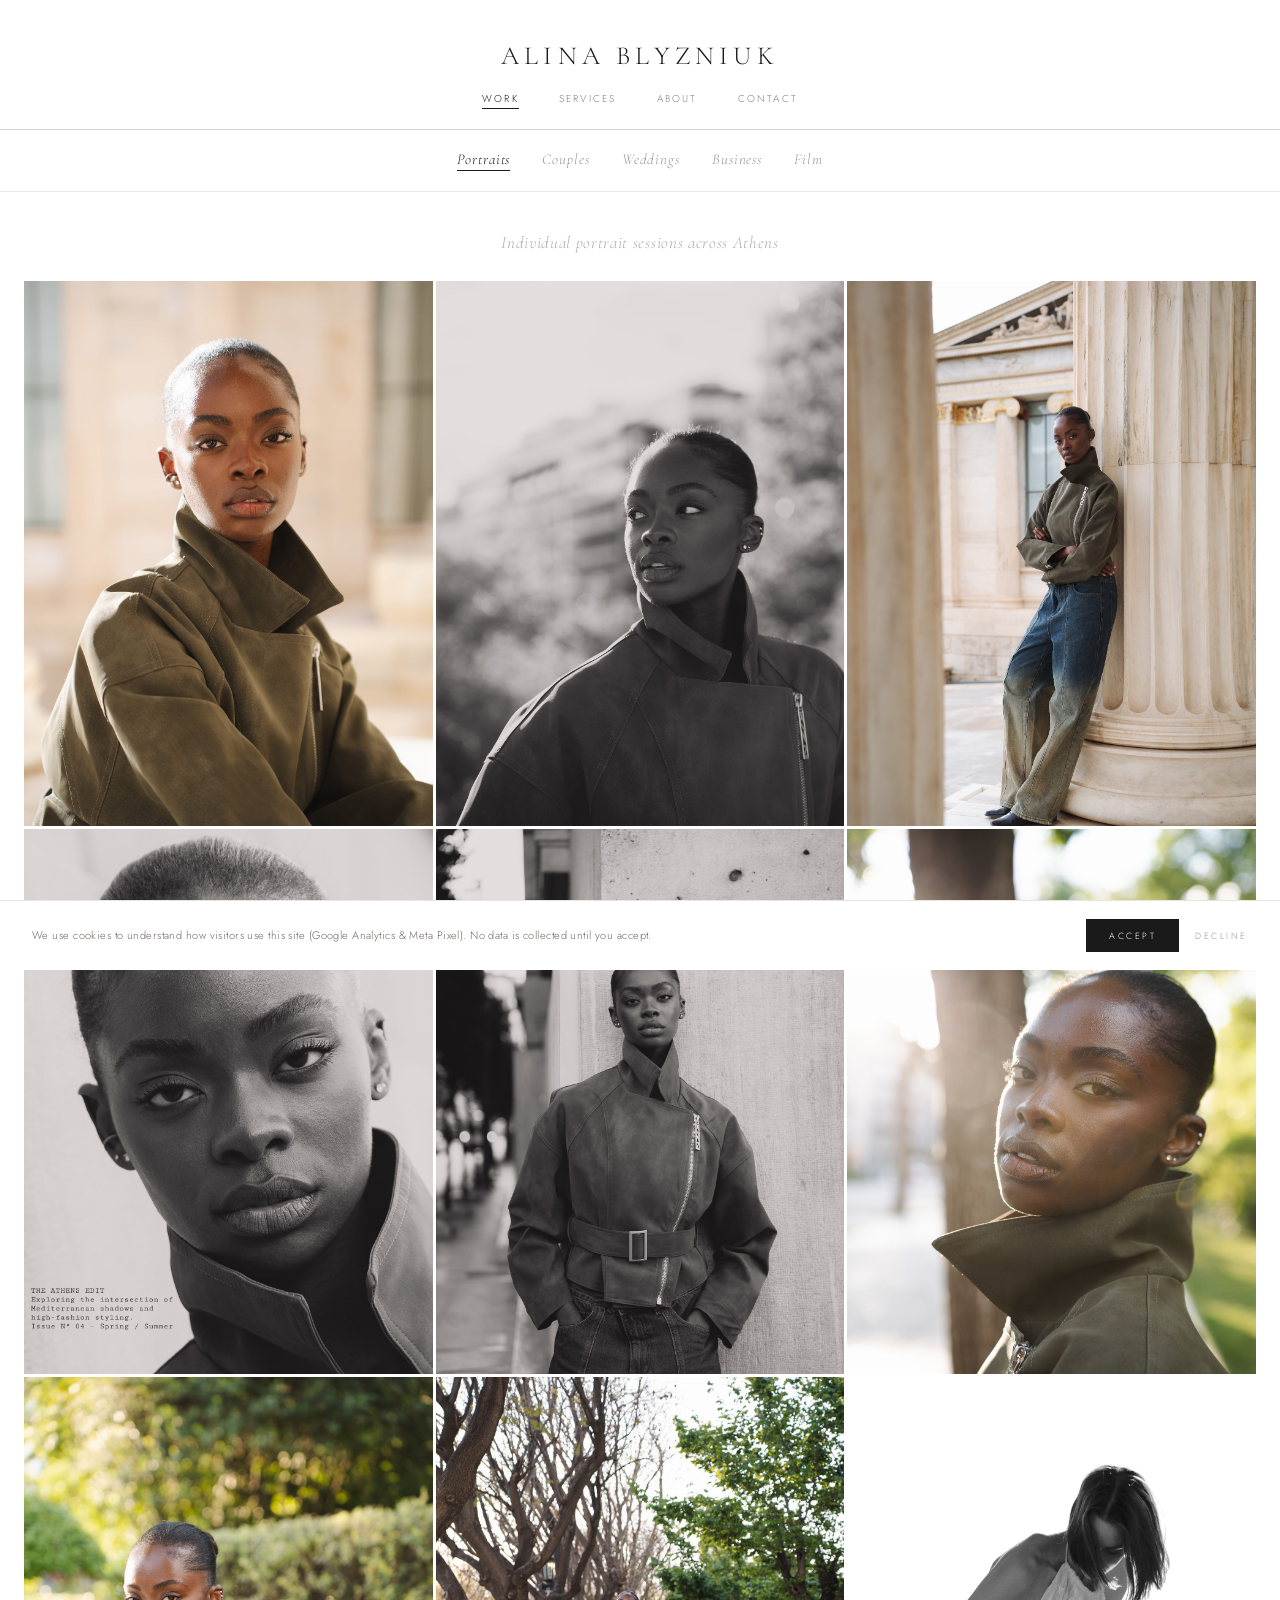
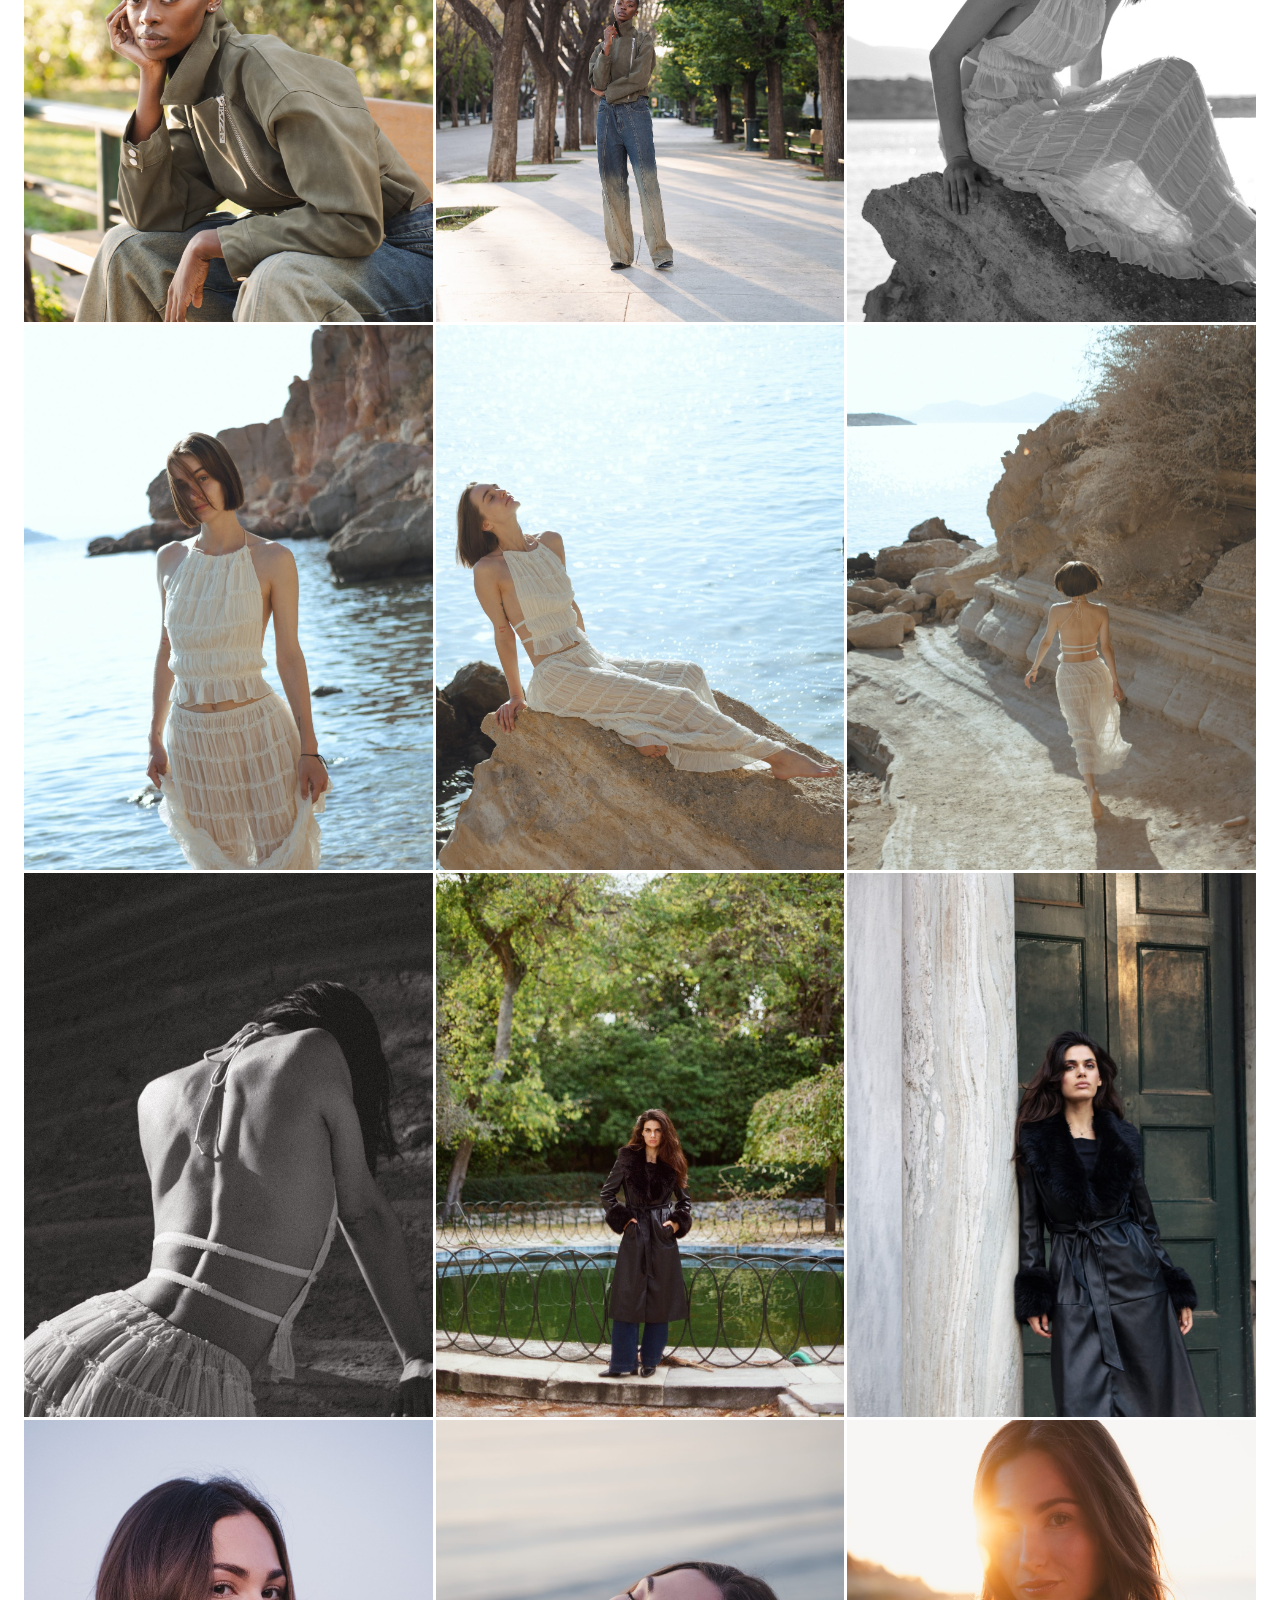
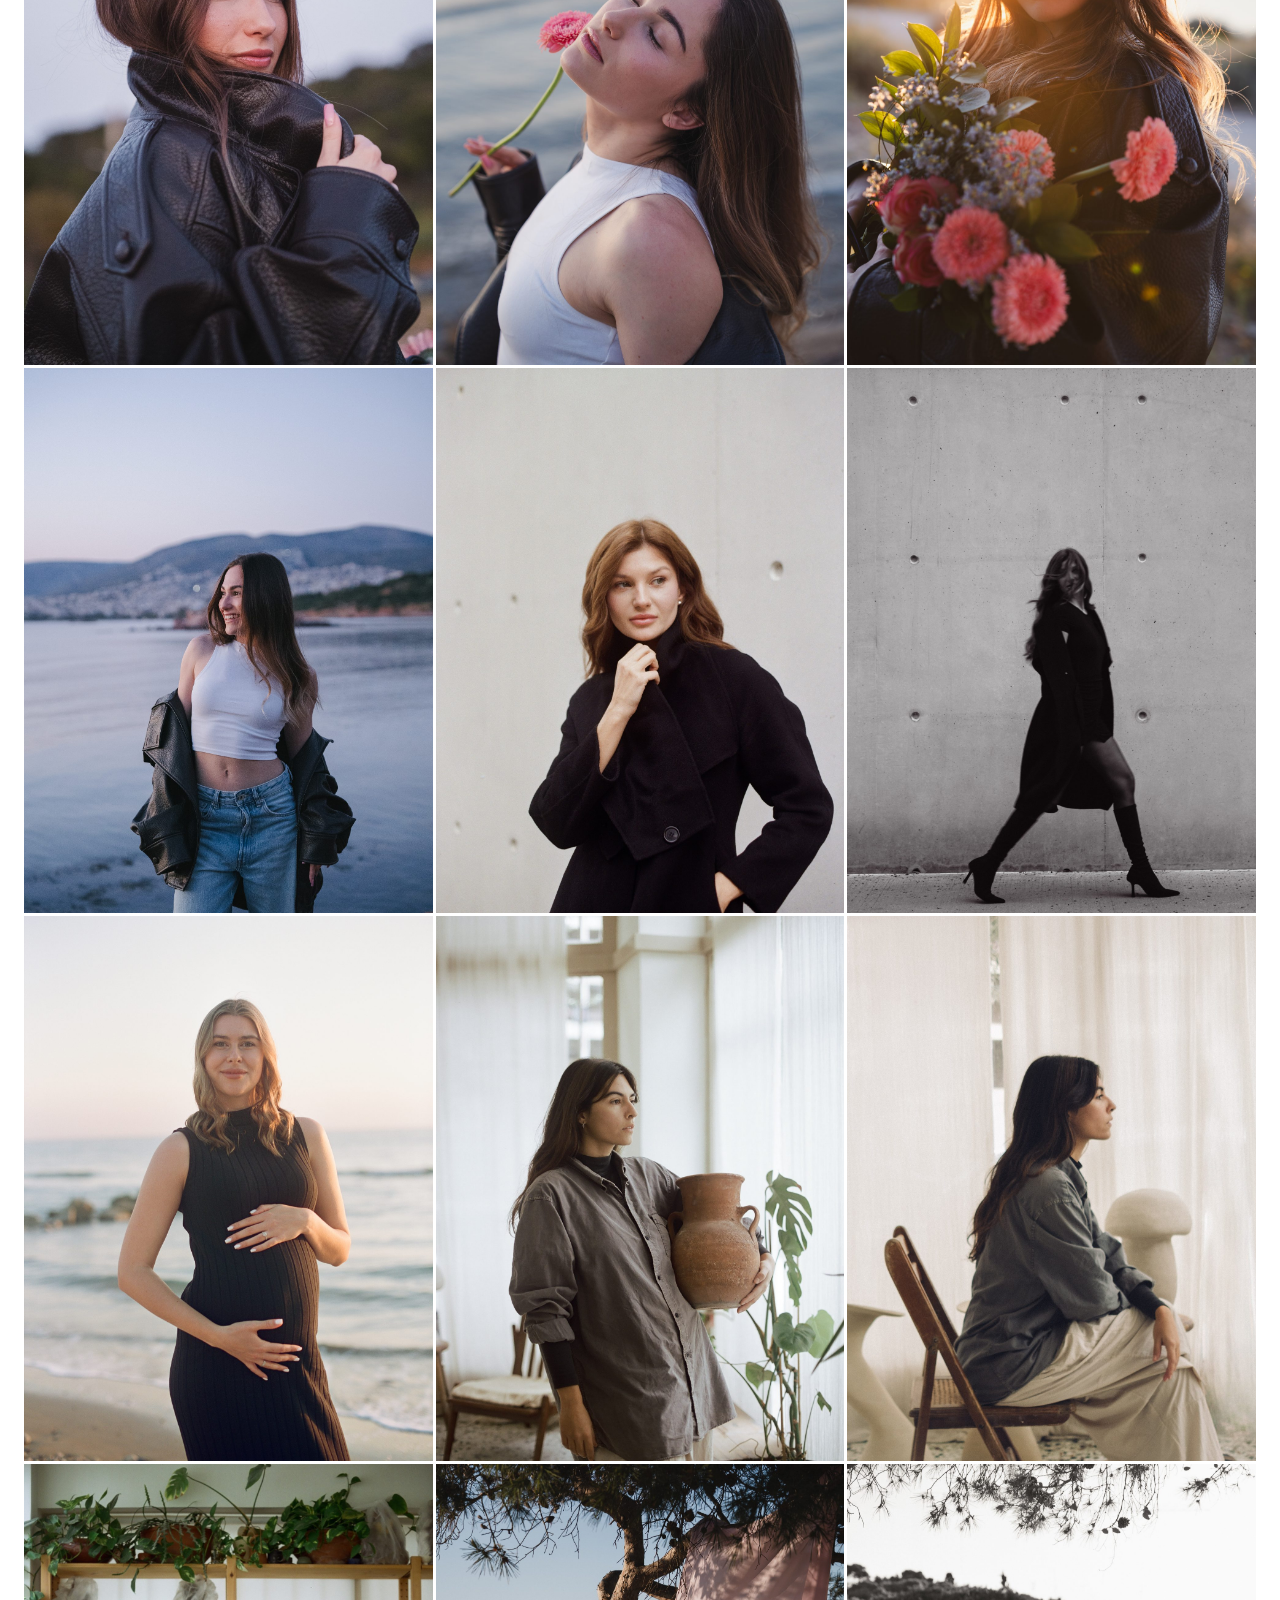
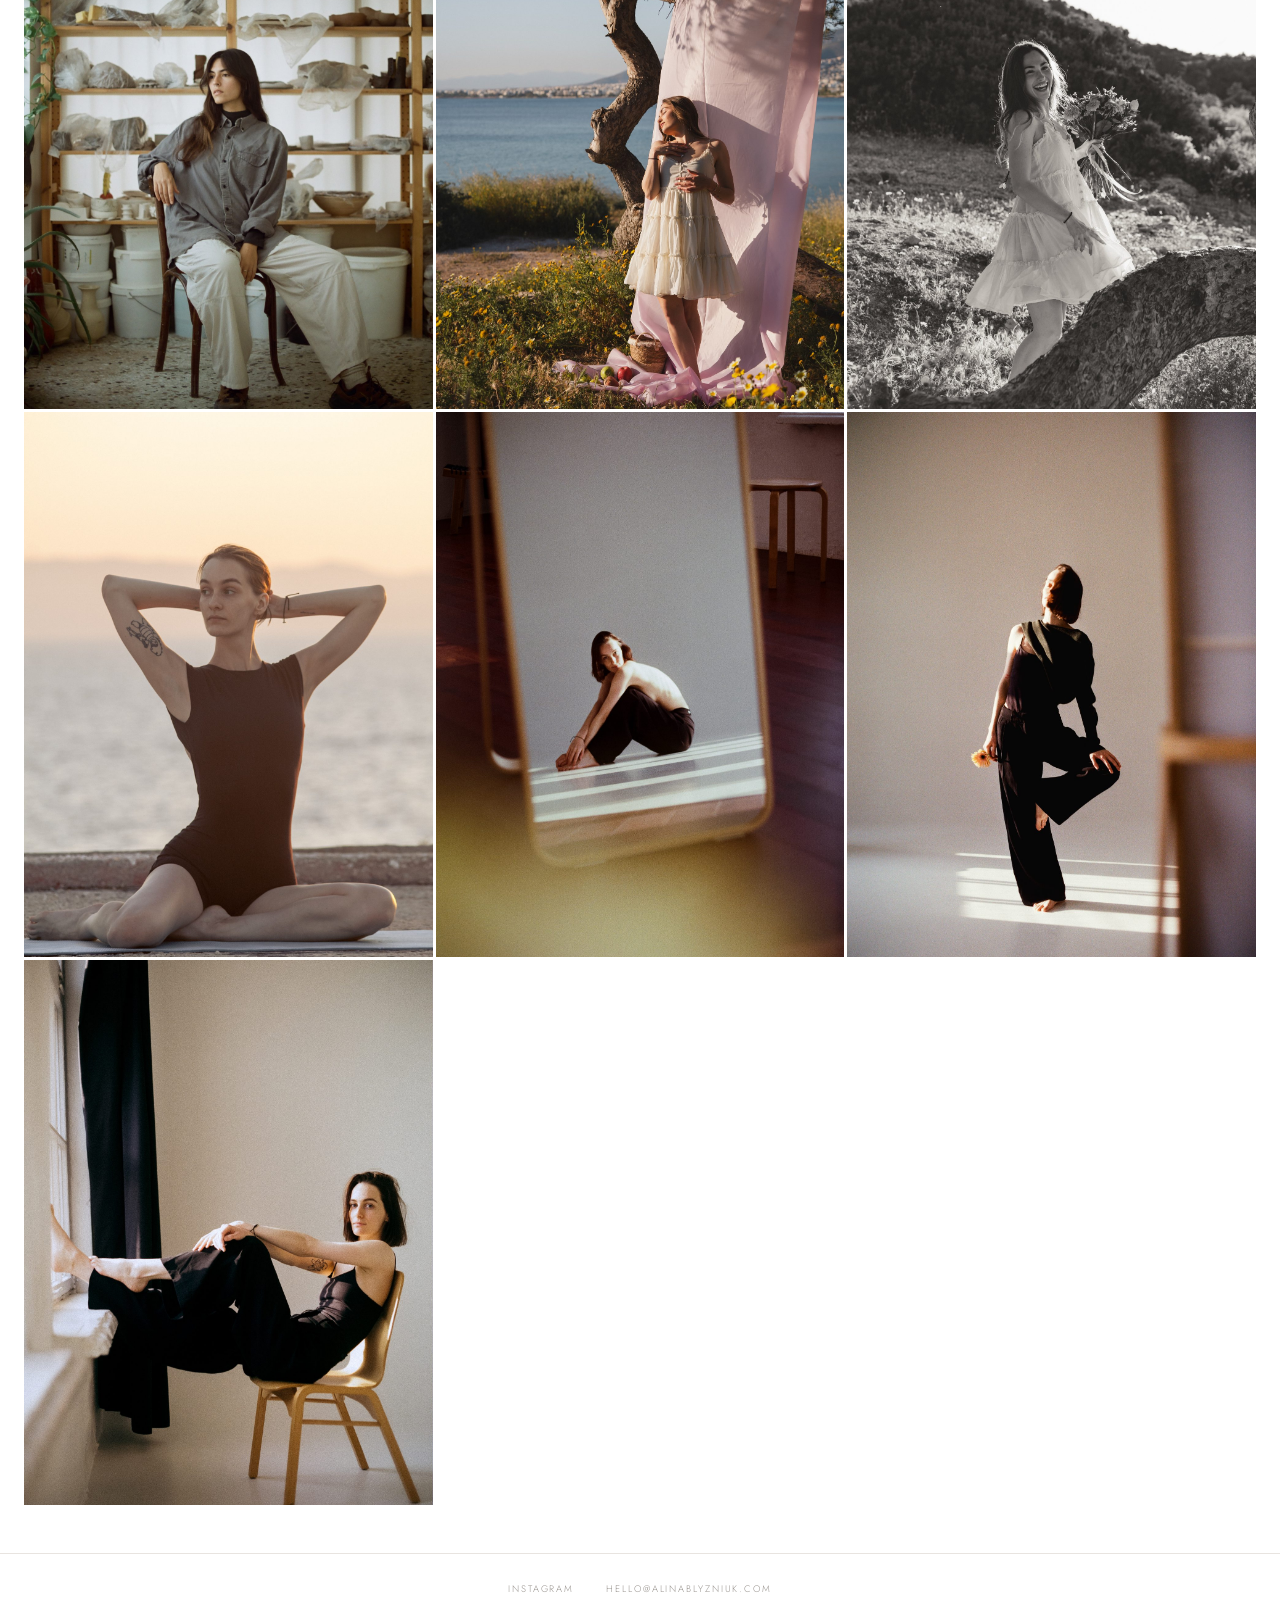
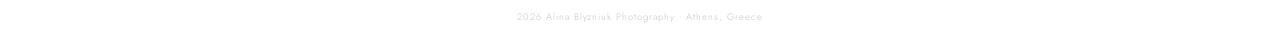
==== index.html @ c00b8780 "Add GA4 + Meta Pixel with EU cookie consent gate - Tracking IDs in one config block at top of <head>" ====
<!doctype html>
<html lang="en">
<head>
  <meta charset="utf-8">
  <meta name="viewport" content="width=device-width, initial-scale=1">
  <title>Alina Blyzniuk — Photography · Athens</title>
  <meta name="description" content="Portrait, couples and wedding photographer based on the Athens Riviera. Available for sessions across Greece and beyond.">
  <link rel="preconnect" href="https://fonts.googleapis.com">
  <link rel="preconnect" href="https://fonts.gstatic.com" crossorigin>
  <link href="https://fonts.googleapis.com/css2?family=Cormorant+Garamond:ital,wght@0,300;0,400;1,300;1,400&family=Jost:wght@300;400&display=swap" rel="stylesheet">
  <link rel="stylesheet" href="style.css">
  <link rel="icon" type="image/svg+xml" href="data:image/svg+xml,<svg xmlns='http://www.w3.org/2000/svg' viewBox='0 0 32 32'><rect width='32' height='32' fill='%23ffffff'/><text x='16' y='22' text-anchor='middle' font-family='Georgia,serif' font-size='14' font-weight='400' fill='%231a1a1a' letter-spacing='1'>AB</text></svg>">

  <!-- ═══════════════════════════════════════════════════════
       TRACKING CONFIG — replace placeholder IDs before launch
       ═══════════════════════════════════════════════════════ -->
  <script>
    var AB_PIXEL_ID = "PIXEL_ID_HERE";   // ← paste your Meta Pixel ID
    var AB_GA4_ID   = "G-XXXXXXXXXX";    // ← paste your GA4 Measurement ID

    /* Fire tracking if user already consented (previous visit) */
    (function () {
      if (localStorage.getItem('ab_consent') !== 'y') return;
      _abLoadPixel();
      _abLoadGA4();
    }());

    function _abLoadPixel() {
      if (window.fbq) return;
      !function(f,b,e,v,n,t,s){if(f.fbq)return;n=f.fbq=function(){
      n.callMethod?n.callMethod.apply(n,arguments):n.queue.push(arguments)};
      if(!f._fbq)f._fbq=n;n.push=n;n.loaded=!0;n.version='2.0';n.queue=[];
      t=b.createElement(e);t.async=!0;t.src=v;
      s=b.getElementsByTagName(e)[0];s.parentNode.insertBefore(t,s)}
      (window,document,'script','https://connect.facebook.net/en_US/fbevents.js');
      fbq('init', AB_PIXEL_ID);
      fbq('track', 'PageView');
    }

    function _abLoadGA4() {
      if (window._abGA4Loaded) return;
      window._abGA4Loaded = true;
      var s = document.createElement('script');
      s.async = true;
      s.src = 'https://www.googletagmanager.com/gtag/js?id=' + AB_GA4_ID;
      document.head.appendChild(s);
      window.dataLayer = window.dataLayer || [];
      window.gtag = function(){ dataLayer.push(arguments); };
      gtag('js', new Date());
      gtag('config', AB_GA4_ID);
    }

    /* Central event helper — safe to call even before consent */
    function _abTrack(pixelEvent, ga4Event, ga4Params) {
      if (window.fbq) fbq('track', pixelEvent);
      if (window.gtag) gtag('event', ga4Event, ga4Params || {});
    }
  </script>
</head>
<body>

<header class="site-header">
  <div class="site-logo" id="logo">Alina Blyzniuk</div>
  <nav class="site-nav">
    <a href="#" class="active" data-page="work">Work</a>
    <a href="#" data-page="services">Services</a>
    <a href="#" data-page="about">About</a>
    <a href="#" data-page="contact">Contact</a>
  </nav>
</header>

<main>

  <!-- ── WORK PAGE ── -->
  <div id="page-work" class="page active">

    <div class="work-subnav">
      <a href="#" class="active" data-tab="portraits">Portraits</a>
      <a href="#" data-tab="couples">Couples</a>
      <a href="#" data-tab="weddings">Weddings</a>
      <a href="#" data-tab="business">Business</a>
      <a href="#" data-tab="film">Film</a>
    </div>

    <!-- PORTRAITS -->
    <div id="tab-portraits" class="gallery-tab active">
      <div class="gallery-intro"><p>Individual portrait sessions across Athens</p></div>
      <div class="gallery-grid col3">
        <div class="g-item portrait" data-group="portraits" data-index="0">
          <img src="assets/images/Portraits/s1.1.jpg" alt="Portrait session">
        </div>
        <div class="g-item portrait" data-group="portraits" data-index="1">
          <img src="assets/images/Portraits/s1.2.jpg" alt="Portrait session">
        </div>
        <div class="g-item portrait" data-group="portraits" data-index="2">
          <img src="assets/images/Portraits/s1.3.jpg" alt="Portrait session">
        </div>
        <div class="g-item portrait" data-group="portraits" data-index="3">
          <img src="assets/images/Portraits/s1.4.JPEG" alt="Portrait session">
        </div>
        <div class="g-item portrait" data-group="portraits" data-index="4">
          <img src="assets/images/Portraits/s1.5.jpg" alt="Portrait session">
        </div>
        <div class="g-item portrait" data-group="portraits" data-index="5">
          <img src="assets/images/Portraits/s1.6.jpg" alt="Portrait session">
        </div>
        <div class="g-item portrait" data-group="portraits" data-index="6">
          <img src="assets/images/Portraits/s1.7.jpg" alt="Portrait session">
        </div>
        <div class="g-item portrait" data-group="portraits" data-index="7">
          <img src="assets/images/Portraits/s1.8.jpg" alt="Portrait session">
        </div>
        <div class="g-item portrait" data-group="portraits" data-index="8">
          <img src="assets/images/Portraits/s2.1.jpg" alt="Portrait session">
        </div>
        <div class="g-item portrait" data-group="portraits" data-index="9">
          <img src="assets/images/Portraits/s2.2.jpg" alt="Portrait session">
        </div>
        <div class="g-item portrait" data-group="portraits" data-index="10">
          <img src="assets/images/Portraits/s2.3.jpg" alt="Portrait session">
        </div>
        <div class="g-item portrait" data-group="portraits" data-index="11">
          <img src="assets/images/Portraits/s2.4.jpg" alt="Portrait session">
        </div>
        <div class="g-item portrait" data-group="portraits" data-index="12">
          <img src="assets/images/Portraits/s2.5.jpg" alt="Portrait session">
        </div>
        <div class="g-item portrait" data-group="portraits" data-index="13">
          <img src="assets/images/Portraits/s3.1.jpg" alt="Portrait session">
        </div>
        <div class="g-item portrait" data-group="portraits" data-index="14">
          <img src="assets/images/Portraits/s3.2.jpg" alt="Portrait session">
        </div>
        <div class="g-item portrait" data-group="portraits" data-index="15">
          <img src="assets/images/Portraits/4.1.jpg" alt="Portrait session">
        </div>
        <div class="g-item portrait" data-group="portraits" data-index="16">
          <img src="assets/images/Portraits/s4.2.jpg" alt="Portrait session">
        </div>
        <div class="g-item portrait" data-group="portraits" data-index="17">
          <img src="assets/images/Portraits/4.3.jpg" alt="Portrait session">
        </div>
        <div class="g-item portrait" data-group="portraits" data-index="18">
          <img src="assets/images/Portraits/s4.4.jpg" alt="Portrait session">
        </div>
        <div class="g-item portrait" data-group="portraits" data-index="19">
          <img src="assets/images/Portraits/s5.1.jpg" alt="Portrait session">
        </div>
        <div class="g-item portrait" data-group="portraits" data-index="20">
          <img src="assets/images/Portraits/s5.2.jpg" alt="Portrait session">
        </div>
        <div class="g-item portrait" data-group="portraits" data-index="21">
          <img src="assets/images/Portraits/s6.1.jpg" alt="Portrait session">
        </div>
        <div class="g-item portrait" data-group="portraits" data-index="22">
          <img src="assets/images/Portraits/s7.1.jpg" alt="Portrait session">
        </div>
        <div class="g-item portrait" data-group="portraits" data-index="23">
          <img src="assets/images/Portraits/s7.2.jpg" alt="Portrait session">
        </div>
        <div class="g-item portrait" data-group="portraits" data-index="24">
          <img src="assets/images/Portraits/s7.3.jpg" alt="Portrait session">
        </div>
        <div class="g-item portrait" data-group="portraits" data-index="25">
          <img src="assets/images/Portraits/s8.1.jpg" alt="Portrait session">
        </div>
        <div class="g-item portrait" data-group="portraits" data-index="26">
          <img src="assets/images/Portraits/s8.2.jpg" alt="Portrait session">
        </div>
        <div class="g-item portrait" data-group="portraits" data-index="27">
          <img src="assets/images/Portraits/s9.1.jpg" alt="Portrait session">
        </div>
        <div class="g-item portrait" data-group="portraits" data-index="28">
          <img src="assets/images/Portraits/s10.1.JPG" alt="Portrait session">
        </div>
        <div class="g-item portrait" data-group="portraits" data-index="29">
          <img src="assets/images/Portraits/s10.2.JPG" alt="Portrait session">
        </div>
        <div class="g-item portrait" data-group="portraits" data-index="30">
          <img src="assets/images/Portraits/s10.3.JPEG" alt="Portrait session">
        </div>
      </div>
    </div>

    <!-- COUPLES -->
    <div id="tab-couples" class="gallery-tab">
      <div class="gallery-intro"><p>Couples sessions on the Athens Riviera</p></div>
      <div class="gallery-grid col3">
        <div class="g-item portrait" data-group="couples" data-index="0">
          <img src="assets/images/Couples/s1.1.jpg" alt="Couples session" loading="lazy">
        </div>
        <div class="g-item portrait" data-group="couples" data-index="1">
          <img src="assets/images/Couples/s1.2.jpg" alt="Couples session" loading="lazy">
        </div>
        <div class="g-item portrait" data-group="couples" data-index="2">
          <img src="assets/images/Couples/s1.3.jpg" alt="Couples session" loading="lazy">
        </div>
        <div class="g-item portrait" data-group="couples" data-index="3">
          <img src="assets/images/Couples/s1.4.jpg" alt="Couples session" loading="lazy">
        </div>
        <div class="g-item portrait" data-group="couples" data-index="4">
          <img src="assets/images/Couples/s1.5.jpg" alt="Couples session" loading="lazy">
        </div>
        <div class="g-item portrait" data-group="couples" data-index="5">
          <img src="assets/images/Couples/s2.1.jpg" alt="Couples session" loading="lazy">
        </div>
        <div class="g-item portrait" data-group="couples" data-index="6">
          <img src="assets/images/Couples/s2.2.jpg" alt="Couples session" loading="lazy">
        </div>
        <div class="g-item portrait" data-group="couples" data-index="7">
          <img src="assets/images/Couples/s2.3.jpg" alt="Couples session" loading="lazy">
        </div>
        <div class="g-item portrait" data-group="couples" data-index="8">
          <img src="assets/images/Couples/s2.4.jpg" alt="Couples session" loading="lazy">
        </div>
        <div class="g-item portrait" data-group="couples" data-index="9">
          <img src="assets/images/Couples/s2.5.jpg" alt="Couples session" loading="lazy">
        </div>
        <div class="g-item portrait" data-group="couples" data-index="10">
          <img src="assets/images/Couples/s2.6.jpg" alt="Couples session" loading="lazy">
        </div>
        <div class="g-item portrait" data-group="couples" data-index="11">
          <img src="assets/images/Couples/s2.7.jpg" alt="Couples session" loading="lazy">
        </div>
        <div class="g-item portrait" data-group="couples" data-index="12">
          <img src="assets/images/Couples/s2.8.jpg" alt="Couples session" loading="lazy">
        </div>
        <div class="g-item portrait" data-group="couples" data-index="13">
          <img src="assets/images/Couples/s2.9.jpg" alt="Couples session" loading="lazy">
        </div>
        <div class="g-item portrait" data-group="couples" data-index="14">
          <img src="assets/images/Couples/s2.10.jpg" alt="Couples session" loading="lazy">
        </div>
        <div class="g-item portrait" data-group="couples" data-index="15">
          <img src="assets/images/Couples/s2.11.jpg" alt="Couples session" loading="lazy">
        </div>
      </div>
    </div>

    <!-- WEDDINGS -->
    <div id="tab-weddings" class="gallery-tab">
      <div class="gallery-intro"><p>Weddings in Greece and beyond</p></div>
      <div class="gallery-grid col3">
        <div class="g-item portrait" data-group="weddings" data-index="0">
          <img src="assets/images/Weddings/s1.1.jpg" alt="Wedding" loading="lazy">
        </div>
        <div class="g-item portrait" data-group="weddings" data-index="1">
          <img src="assets/images/Weddings/s1.2.jpg" alt="Wedding" loading="lazy">
        </div>
        <div class="g-item portrait" data-group="weddings" data-index="2">
          <img src="assets/images/Weddings/s1.3.jpg" alt="Wedding" loading="lazy">
        </div>
        <div class="g-item portrait" data-group="weddings" data-index="3">
          <img src="assets/images/Weddings/s1.4.jpg" alt="Wedding" loading="lazy">
        </div>
        <div class="g-item portrait" data-group="weddings" data-index="4">
          <img src="assets/images/Weddings/s1.5.jpg" alt="Wedding" loading="lazy">
        </div>
        <div class="g-item portrait" data-group="weddings" data-index="5">
          <img src="assets/images/Weddings/s2.1.jpg" alt="Wedding" loading="lazy">
        </div>
        <div class="g-item portrait" data-group="weddings" data-index="6">
          <img src="assets/images/Weddings/s2.2.jpg" alt="Wedding" loading="lazy">
        </div>
        <div class="g-item portrait" data-group="weddings" data-index="7">
          <img src="assets/images/Weddings/s2.3.jpg" alt="Wedding" loading="lazy">
        </div>
        <div class="g-item portrait" data-group="weddings" data-index="8">
          <img src="assets/images/Weddings/s2.4.jpg" alt="Wedding" loading="lazy">
        </div>
        <div class="g-item portrait" data-group="weddings" data-index="9">
          <img src="assets/images/Weddings/s2.5.jpg" alt="Wedding" loading="lazy">
        </div>
        <div class="g-item portrait" data-group="weddings" data-index="10">
          <img src="assets/images/Weddings/s2.6.jpg" alt="Wedding" loading="lazy">
        </div>
        <div class="g-item portrait" data-group="weddings" data-index="11">
          <img src="assets/images/Weddings/s2.7.jpg" alt="Wedding" loading="lazy">
        </div>
        <div class="g-item portrait" data-group="weddings" data-index="12">
          <img src="assets/images/Weddings/s2.8.jpg" alt="Wedding" loading="lazy">
        </div>
        <div class="g-item portrait" data-group="weddings" data-index="13">
          <img src="assets/images/Weddings/s2.9.jpg" alt="Wedding" loading="lazy">
        </div>
        <div class="g-item portrait" data-group="weddings" data-index="14">
          <img src="assets/images/Weddings/s2.10.jpg" alt="Wedding" loading="lazy">
        </div>
      </div>
    </div>

    <!-- BUSINESS -->
    <div id="tab-business" class="gallery-tab">
      <div class="gallery-intro"><p>Brand campaigns, business portraits and corporate coverage</p></div>
      <div class="gallery-grid col3">
        <div class="g-item portrait" data-group="business" data-index="0">
          <img src="assets/images/Business/s1.1.jpg" alt="Business session" loading="lazy">
        </div>
        <div class="g-item portrait" data-group="business" data-index="1">
          <img src="assets/images/Business/s1.2.jpg" alt="Business session" loading="lazy">
        </div>
        <div class="g-item portrait" data-group="business" data-index="2">
          <img src="assets/images/Business/s1.3.jpg" alt="Business session" loading="lazy">
        </div>
        <div class="g-item portrait" data-group="business" data-index="3">
          <img src="assets/images/Business/s1.4.jpg" alt="Business session" loading="lazy">
        </div>
        <div class="g-item portrait" data-group="business" data-index="4">
          <img src="assets/images/Business/s1.5.jpg" alt="Business session" loading="lazy">
        </div>
        <div class="g-item portrait" data-group="business" data-index="5">
          <img src="assets/images/Business/s2.1.jpg" alt="Business session" loading="lazy">
        </div>
        <div class="g-item portrait" data-group="business" data-index="6">
          <img src="assets/images/Business/s2.2.jpg" alt="Business session" loading="lazy">
        </div>
        <div class="g-item portrait" data-group="business" data-index="7">
          <img src="assets/images/Business/s2.3.jpg" alt="Business session" loading="lazy">
        </div>
        <div class="g-item portrait" data-group="business" data-index="8">
          <img src="assets/images/Business/s2.4.jpg" alt="Business session" loading="lazy">
        </div>
        <div class="g-item portrait" data-group="business" data-index="9">
          <img src="assets/images/Business/s2.5.jpg" alt="Business session" loading="lazy">
        </div>
        <div class="g-item portrait" data-group="business" data-index="10">
          <img src="assets/images/Business/s3.1.jpg" alt="Business session" loading="lazy">
        </div>
        <div class="g-item portrait" data-group="business" data-index="11">
          <img src="assets/images/Business/s3.2.jpg" alt="Business session" loading="lazy">
        </div>
        <div class="g-item portrait" data-group="business" data-index="12">
          <img src="assets/images/Business/s3.3.jpg" alt="Business session" loading="lazy">
        </div>
        <div class="g-item portrait" data-group="business" data-index="13">
          <img src="assets/images/Business/s3.4.jpg" alt="Business session" loading="lazy">
        </div>
        <div class="g-item portrait" data-group="business" data-index="14">
          <img src="assets/images/Business/s3.5.jpg" alt="Business session" loading="lazy">
        </div>
        <div class="g-item portrait" data-group="business" data-index="15">
          <img src="assets/images/Business/s3.6.jpg" alt="Business session" loading="lazy">
        </div>
      </div>
    </div>

    <!-- FILM -->
    <div id="tab-film" class="gallery-tab">
      <div class="gallery-intro"><p>35mm analog film, available as an add-on to any session</p></div>
      <div class="gallery-grid col3">
        <div class="g-item portrait" data-group="film" data-index="0">
          <img src="assets/images/Film/s0.1.jpg" alt="Film photograph" loading="lazy">
        </div>
        <div class="g-item portrait" data-group="film" data-index="1">
          <img src="assets/images/Film/s0.2.jpg" alt="Film photograph" loading="lazy">
        </div>
        <div class="g-item portrait" data-group="film" data-index="2">
          <img src="assets/images/Film/s0.3.jpg" alt="Film photograph" loading="lazy">
        </div>
        <div class="g-item portrait" data-group="film" data-index="3">
          <img src="assets/images/Film/s0.4.jpg" alt="Film photograph" loading="lazy">
        </div>
        <div class="g-item portrait" data-group="film" data-index="4">
          <img src="assets/images/Film/s0.6.jpg" alt="Film photograph" loading="lazy">
        </div>
        <div class="g-item portrait" data-group="film" data-index="5">
          <img src="assets/images/Film/s1.1.jpg" alt="Film photograph" loading="lazy">
        </div>
        <div class="g-item portrait" data-group="film" data-index="6">
          <img src="assets/images/Film/s1.2.jpg" alt="Film photograph" loading="lazy">
        </div>
        <div class="g-item portrait" data-group="film" data-index="7">
          <img src="assets/images/Film/s2.1.JPEG" alt="Film photograph" loading="lazy">
        </div>
        <div class="g-item portrait" data-group="film" data-index="8">
          <img src="assets/images/Film/s2.2.JPG" alt="Film photograph" loading="lazy">
        </div>
        <div class="g-item portrait" data-group="film" data-index="9">
          <img src="assets/images/Film/s3.1.JPG" alt="Film photograph" loading="lazy">
        </div>
        <div class="g-item portrait" data-group="film" data-index="10">
          <img src="assets/images/Film/s4.1.jpg" alt="Film photograph" loading="lazy">
        </div>
        <div class="g-item portrait" data-group="film" data-index="11">
          <img src="assets/images/Film/s4.2.jpg" alt="Film photograph" loading="lazy">
        </div>
        <div class="g-item portrait" data-group="film" data-index="12">
          <img src="assets/images/Film/s4.3.jpg" alt="Film photograph" loading="lazy">
        </div>
        <div class="g-item portrait" data-group="film" data-index="13">
          <img src="assets/images/Film/s4.4.jpg" alt="Film photograph" loading="lazy">
        </div>
        <div class="g-item portrait" data-group="film" data-index="14">
          <img src="assets/images/Film/5.1.jpg" alt="Film photograph" loading="lazy">
        </div>
        <div class="g-item portrait" data-group="film" data-index="15">
          <img src="assets/images/Film/s5.2.jpg" alt="Film photograph" loading="lazy">
        </div>
        <div class="g-item portrait" data-group="film" data-index="16">
          <img src="assets/images/Film/s6.1.jpg" alt="Film photograph" loading="lazy">
        </div>
        <div class="g-item portrait" data-group="film" data-index="17">
          <img src="assets/images/Film/s7.1.jpg" alt="Film photograph" loading="lazy">
        </div>
        <div class="g-item portrait" data-group="film" data-index="18">
          <img src="assets/images/Film/s8.1.jpg" alt="Film photograph" loading="lazy">
        </div>
        <div class="g-item portrait" data-group="film" data-index="19">
          <img src="assets/images/Film/s8.2.jpg" alt="Film photograph" loading="lazy">
        </div>
        <div class="g-item portrait" data-group="film" data-index="20">
          <img src="assets/images/Film/s8.3.jpg" alt="Film photograph" loading="lazy">
        </div>
        <div class="g-item portrait" data-group="film" data-index="21">
          <img src="assets/images/Film/s8.4.jpg" alt="Film photograph" loading="lazy">
        </div>
        <div class="g-item portrait" data-group="film" data-index="22">
          <img src="assets/images/Film/s8.5.jpg" alt="Film photograph" loading="lazy">
        </div>
      </div>
    </div>

  </div>
  <!-- ── END WORK PAGE ── -->

  <!-- ── SERVICES PAGE ── -->
  <div id="page-services" class="page">
    <div class="services-section">

      <div class="services-header">
        <p class="services-label">What I offer</p>
        <h2 class="services-title">Sessions shaped<br>around you</h2>
      </div>

      <div class="service-block">
        <p class="service-name">01 / Portraits</p>
        <h3 class="service-desc-title">Individual portrait sessions</h3>
        <p class="service-desc">A relaxed, guided session built around natural light and your own character. Whether you are visiting Athens or based here, I create space for you to feel at ease and be yourself. Sessions take place across the city and the Riviera, at timing chosen for the best light.</p>
        <div class="service-includes">
          <span class="service-tag">1 or 2 hours</span>
          <span class="service-tag">40 plus edited images</span>
          <span class="service-tag">Private gallery</span>
          <span class="service-tag">Film available</span>
        </div>
      </div>

      <div class="service-block">
        <p class="service-name">02 / Couples</p>
        <h3 class="service-desc-title">Couples and engagement sessions</h3>
        <p class="service-desc">Candid, unscripted, and built around the two of you. Whether you are celebrating an anniversary, newly engaged, or simply in Athens together, I photograph what actually happens between people. No rigid posing. Just your story, told honestly.</p>
        <div class="service-includes">
          <span class="service-tag">1 or 2 hours</span>
          <span class="service-tag">40 plus edited images</span>
          <span class="service-tag">2 location changes included</span>
          <span class="service-tag">Film available</span>
        </div>
      </div>

      <div class="service-block">
        <p class="service-name">03 / Weddings</p>
        <h3 class="service-desc-title">Destination weddings in Greece</h3>
        <p class="service-desc">I treat your wedding as a cinematic story, focused on natural light and the moments that cannot be staged. Based on the Athens Riviera and available across the Greek islands and mainland. Half day and full day collections, digital and 35mm film options. Travel outside Athens arranged separately.</p>
        <div class="service-includes">
          <span class="service-tag">Half day or full day</span>
          <span class="service-tag">200 to 450 images</span>
          <span class="service-tag">Sneak peek within 72 hours</span>
          <span class="service-tag">Film in top collection</span>
        </div>
      </div>

      <div class="service-block">
        <p class="service-name">04 / Business</p>
        <h3 class="service-desc-title">Business portraits and brand campaigns</h3>
        <p class="service-desc">Professional portraits for founders, teams and creatives, alongside brand campaign photography for launches, editorial and commercial use. I work to bring out the character behind the brand — clean, confident and genuinely you.</p>
        <div class="service-includes">
          <span class="service-tag">Individual or team</span>
          <span class="service-tag">Brand campaigns</span>
          <span class="service-tag">High resolution delivery</span>
          <span class="service-tag">Quick turnaround available</span>
        </div>
      </div>

      <div class="service-block">
        <p class="service-name">05 / Film</p>
        <h3 class="service-desc-title">35mm analog film</h3>
        <p class="service-desc">Film is available as an add-on to any session or wedding collection. I shoot on 35mm, developed and scanned to high resolution. Each roll yields 10 to 15 scanned frames delivered alongside your digital gallery.</p>
        <div class="service-includes">
          <span class="service-tag">10 to 15 frames per roll</span>
          <span class="service-tag">Add-on to any session</span>
          <span class="service-tag">Delivered with digital gallery</span>
        </div>
      </div>

      <div class="services-footer">
        <p>Not sure what you need? I am open to creative projects, collaborations and ideas that do not fit neatly into a category. Tell me what you have in mind.</p>
        <a href="#" class="btn-inquiry" id="btn-to-contact">Get in touch</a>
      </div>

    </div>
  </div>
  <!-- ── END SERVICES PAGE ── -->

  <!-- ── ABOUT PAGE ── -->
  <div id="page-about" class="page">
    <div class="about-section">

      <div class="about-img">
        <img src="assets/images/AlinaHero.JPEG" alt="Alina Blyzniuk" loading="lazy">
      </div>

      <div class="about-text">
        <h2>Quietly present.<br>Always honest.</h2>
        <p>I am Alina, a photographer based on the Athens Riviera. I work in a candid, cinematic way, shooting both digital and 35mm film, shaped around natural light and the particular character of wherever we are.</p>
        <p>I believe the best photographs happen when people forget there is a camera. My approach is calm and unhurried. People tell me they found it easy to be themselves. That is the part I care about most.</p>
        <p>Available for individual sessions, couples, weddings, and events across Athens, the Greek islands, and beyond.</p>
        <div class="about-facts">
          <span class="about-fact">Athens Riviera, Greece</span>
          <span class="about-fact">Digital and 35mm film</span>
          <span class="about-fact">Available for travel</span>
          <span class="about-fact">English speaking</span>
        </div>
      </div>

    </div>
  </div>
  <!-- ── END ABOUT PAGE ── -->

  <!-- ── CONTACT PAGE ── -->
    <div id="page-contact" class="page">
      <div class="contact-section">
        <p class="services-label">Contact</p>
        <h2 class="services-title" style="font-size:28px;">Let’s make something<br>beautiful together</h2>
        <div class="divider"></div>
        <p class="service-desc" style="max-width:360px; margin:0 auto 40px;">Reach out using the form below. I typically respond within a few hours.</p>

        <div class="form-container">

          <div class="form-fields" id="contactFormFields">
            <form id="contactForm" class="contact-form" action="https://api.web3forms.com/submit" method="POST">
              <input type="hidden" name="access_key" value="d3941634-ea85-41c1-a61d-ca7e1eaca1e5">
              <input type="checkbox" name="botcheck" style="display:none">

              <div class="form-field">
                <label class="form-label">Your name</label>
                <input type="text" name="name" id="cf-name" placeholder="Full name" autocomplete="name">
                <span class="field-error" id="err-name">Please enter your name</span>
              </div>

              <div class="form-field">
                <label class="form-label">Your email</label>
                <input type="text" name="email" id="cf-email" placeholder="email@example.com" autocomplete="email">
                <span class="field-error" id="err-email">Please enter your email</span>
              </div>

              <div class="form-field">
                <label class="form-label">Session type</label>
                <div class="select-wrap">
                  <select name="session_type">
                    <option value="" disabled selected>Select a session type</option>
                    <option value="Portraits">Portraits</option>
                    <option value="Couples">Couples</option>
                    <option value="Weddings">Weddings</option>
                    <option value="Events">Events</option>
                    <option value="Something else">Something else</option>
                  </select>
                </div>
              </div>

              <div class="form-field">
                <label class="form-label">Preferred date</label>
                <input type="date" name="preferred_date">
              </div>

              <div class="form-field">
                <label class="form-label">Your vision</label>
                <textarea name="message" id="cf-message" placeholder="Tell me about your ideas, questions or anything else you want me to know"></textarea>
                <span class="field-error" id="err-message">Please tell me a little about your vision</span>
              </div>

              <button type="submit" class="btn-submit" id="cf-submit">Send</button>
              <p class="form-network-error" id="cf-network-error">Something went wrong. Please email me directly at hello@alinablyzniuk.com</p>
            </form>
          </div>

          <div class="success-state" id="contactSuccess">
            <div class="success-line"></div>
            <p class="success-title">Thank you.</p>
            <p class="success-subtitle">I will be in touch soon.</p>
          </div>

        </div>
      </div>
    </div>
  <!-- ── END CONTACT PAGE ── -->

</main>

<footer class="site-footer">
  <div class="footer-links">
    <a href="https://www.instagram.com/alinablyzniuk.ph/" target="_blank" rel="noreferrer">Instagram</a>
    <a href="mailto:hello@alinablyzniuk.com">hello@alinablyzniuk.com</a>
  </div>
  <p class="footer-copy">2026 Alina Blyzniuk Photography · Athens, Greece</p>
</footer>

<!-- ── LIGHTBOX ── -->
<div id="lightbox" class="lightbox" role="dialog" aria-modal="true" aria-label="Image viewer">
  <div class="lightbox-bg" id="lightbox-bg"></div>
  <button class="lightbox-arrow prev" id="lb-prev" aria-label="Previous image">&#8592;</button>
  <button class="lightbox-close" id="lb-close" aria-label="Close">&#215;</button>
  <div class="lightbox-inner">
    <img id="lightbox-img" class="lightbox-img" src="" alt="Gallery image">
  </div>
  <button class="lightbox-arrow next" id="lb-next" aria-label="Next image">&#8594;</button>
</div>

<script>
  // ── PAGE NAVIGATION ──
  const navLinks = document.querySelectorAll('.site-nav a');

  function showPage(pageId) {
    document.querySelectorAll('.page').forEach(p => p.classList.remove('active'));
    document.getElementById('page-' + pageId).classList.add('active');
    navLinks.forEach(a => a.classList.remove('active'));
    const target = document.querySelector('[data-page="' + pageId + '"]');
    if (target) target.classList.add('active');
    window.scrollTo(0, 0);
  }

  navLinks.forEach(link => {
    link.addEventListener('click', e => {
      e.preventDefault();
      showPage(link.dataset.page);
    });
  });

  document.getElementById('logo').addEventListener('click', () => showPage('work'));

  document.getElementById('btn-to-contact').addEventListener('click', e => {
    e.preventDefault();
    showPage('contact');
  });

  // ── ORIENTATION DETECTION ──
  function detectOrientations(tabId) {
    const tab = document.getElementById(tabId);
    if (!tab) return;
    tab.querySelectorAll('.g-item[data-group]').forEach(item => {
      const img = item.querySelector('img');
      if (!img) return;
      const apply = () => {
        item.classList.remove('portrait', 'landscape', 'square');
        if (img.naturalWidth > img.naturalHeight) {
          item.classList.add('landscape');
        } else if (img.naturalHeight > img.naturalWidth) {
          item.classList.add('portrait');
        } else {
          item.classList.add('square');
        }
      };
      if (img.complete && img.naturalWidth > 0) {
        apply();
      } else {
        img.addEventListener('load', apply);
      }
    });
  }

  // ── FORCE-LOAD ALL IMAGES IN A TAB (no waiting for scroll) ──
  function eagerLoadTab(tabId) {
    const tab = document.getElementById(tabId);
    if (!tab) return;
    tab.querySelectorAll('img').forEach(img => {
      if (img.complete && img.naturalWidth > 0) return; // already loaded
      // Preload via off-DOM Image — browser caches it, DOM img loads instantly
      const pre = new window.Image();
      pre.src = img.src;
    });
  }

  // ── WORK SUB-NAVIGATION ──
  const subNavLinks = document.querySelectorAll('.work-subnav a');

  subNavLinks.forEach(link => {
    link.addEventListener('click', e => {
      e.preventDefault();
      const tab = link.dataset.tab;
      document.querySelectorAll('.gallery-tab').forEach(t => t.classList.remove('active'));
      document.getElementById('tab-' + tab).classList.add('active');
      subNavLinks.forEach(a => a.classList.remove('active'));
      link.classList.add('active');
      eagerLoadTab('tab-' + tab);
      detectOrientations('tab-' + tab);
    });
  });

  detectOrientations('tab-portraits');

  // ── LIGHTBOX ──
  const lightboxData = {
    portraits: [
      'assets/images/Portraits/s1.1.jpg',
      'assets/images/Portraits/s1.2.jpg',
      'assets/images/Portraits/s1.3.jpg',
      'assets/images/Portraits/s1.4.JPEG',
      'assets/images/Portraits/s1.5.jpg',
      'assets/images/Portraits/s1.6.jpg',
      'assets/images/Portraits/s1.7.jpg',
      'assets/images/Portraits/s1.8.jpg',
      'assets/images/Portraits/s2.1.jpg',
      'assets/images/Portraits/s2.2.jpg',
      'assets/images/Portraits/s2.3.jpg',
      'assets/images/Portraits/s2.4.jpg',
      'assets/images/Portraits/s2.5.jpg',
      'assets/images/Portraits/s3.1.jpg',
      'assets/images/Portraits/s3.2.jpg',
      'assets/images/Portraits/4.1.jpg',
      'assets/images/Portraits/s4.2.jpg',
      'assets/images/Portraits/4.3.jpg',
      'assets/images/Portraits/s4.4.jpg',
      'assets/images/Portraits/s5.1.jpg',
      'assets/images/Portraits/s5.2.jpg',
      'assets/images/Portraits/s6.1.jpg',
      'assets/images/Portraits/s7.1.jpg',
      'assets/images/Portraits/s7.2.jpg',
      'assets/images/Portraits/s7.3.jpg',
      'assets/images/Portraits/s8.1.jpg',
      'assets/images/Portraits/s8.2.jpg',
      'assets/images/Portraits/s9.1.jpg',
      'assets/images/Portraits/s10.1.JPG',
      'assets/images/Portraits/s10.2.JPG',
      'assets/images/Portraits/s10.3.JPEG',
    ],
    couples: [
      'assets/images/Couples/s1.1.jpg',
      'assets/images/Couples/s1.2.jpg',
      'assets/images/Couples/s1.3.jpg',
      'assets/images/Couples/s1.4.jpg',
      'assets/images/Couples/s1.5.jpg',
      'assets/images/Couples/s2.1.jpg',
      'assets/images/Couples/s2.2.jpg',
      'assets/images/Couples/s2.3.jpg',
      'assets/images/Couples/s2.4.jpg',
      'assets/images/Couples/s2.5.jpg',
      'assets/images/Couples/s2.6.jpg',
      'assets/images/Couples/s2.7.jpg',
      'assets/images/Couples/s2.8.jpg',
      'assets/images/Couples/s2.9.jpg',
      'assets/images/Couples/s2.10.jpg',
      'assets/images/Couples/s2.11.jpg',
    ],
    weddings: [
      'assets/images/Weddings/s1.1.jpg',
      'assets/images/Weddings/s1.2.jpg',
      'assets/images/Weddings/s1.3.jpg',
      'assets/images/Weddings/s1.4.jpg',
      'assets/images/Weddings/s1.5.jpg',
      'assets/images/Weddings/s2.1.jpg',
      'assets/images/Weddings/s2.2.jpg',
      'assets/images/Weddings/s2.3.jpg',
      'assets/images/Weddings/s2.4.jpg',
      'assets/images/Weddings/s2.5.jpg',
      'assets/images/Weddings/s2.6.jpg',
      'assets/images/Weddings/s2.7.jpg',
      'assets/images/Weddings/s2.8.jpg',
      'assets/images/Weddings/s2.9.jpg',
      'assets/images/Weddings/s2.10.jpg',
    ],
    business: [
      'assets/images/Business/s1.1.jpg',
      'assets/images/Business/s1.2.jpg',
      'assets/images/Business/s1.3.jpg',
      'assets/images/Business/s1.4.jpg',
      'assets/images/Business/s1.5.jpg',
      'assets/images/Business/s2.1.jpg',
      'assets/images/Business/s2.2.jpg',
      'assets/images/Business/s2.3.jpg',
      'assets/images/Business/s2.4.jpg',
      'assets/images/Business/s2.5.jpg',
      'assets/images/Business/s3.1.jpg',
      'assets/images/Business/s3.2.jpg',
      'assets/images/Business/s3.3.jpg',
      'assets/images/Business/s3.4.jpg',
      'assets/images/Business/s3.5.jpg',
      'assets/images/Business/s3.6.jpg',
    ],
    film: [
      'assets/images/Film/s0.1.jpg',
      'assets/images/Film/s0.2.jpg',
      'assets/images/Film/s0.3.jpg',
      'assets/images/Film/s0.4.jpg',
      'assets/images/Film/s0.6.jpg',
      'assets/images/Film/s1.1.jpg',
      'assets/images/Film/s1.2.jpg',
      'assets/images/Film/s2.1.JPEG',
      'assets/images/Film/s2.2.JPG',
      'assets/images/Film/s3.1.JPG',
      'assets/images/Film/s4.1.jpg',
      'assets/images/Film/s4.2.jpg',
      'assets/images/Film/s4.3.jpg',
      'assets/images/Film/s4.4.jpg',
      'assets/images/Film/5.1.jpg',
      'assets/images/Film/s5.2.jpg',
      'assets/images/Film/s6.1.jpg',
      'assets/images/Film/s7.1.jpg',
      'assets/images/Film/s8.1.jpg',
      'assets/images/Film/s8.2.jpg',
      'assets/images/Film/s8.3.jpg',
      'assets/images/Film/s8.4.jpg',
      'assets/images/Film/s8.5.jpg',
    ],
  };

  let lbGroup = null;
  let lbIndex = 0;

  const lightbox    = document.getElementById('lightbox');
  const lbImg       = document.getElementById('lightbox-img');
  const lbBg        = document.getElementById('lightbox-bg');
  const lbClose     = document.getElementById('lb-close');
  const lbPrev      = document.getElementById('lb-prev');
  const lbNext      = document.getElementById('lb-next');

  function openLightbox(group, index) {
    lbGroup = group;
    lbIndex = index;
    lbImg.src = lightboxData[group][index];
    lightbox.classList.add('active');
    document.body.style.overflow = 'hidden';
  }

  function closeLightbox() {
    lightbox.classList.remove('active');
    document.body.style.overflow = '';
  }

  function lbNavigate(dir) {
    const imgs = lightboxData[lbGroup];
    lbIndex = (lbIndex + dir + imgs.length) % imgs.length;
    lbImg.src = imgs[lbIndex];
  }

  lbBg.addEventListener('click', closeLightbox);
  lbClose.addEventListener('click', closeLightbox);
  lbPrev.addEventListener('click', () => lbNavigate(-1));
  lbNext.addEventListener('click', () => lbNavigate(1));

  document.addEventListener('click', e => {
    const item = e.target.closest('.g-item[data-group]');
    if (item) openLightbox(item.dataset.group, parseInt(item.dataset.index, 10));
  });

  document.addEventListener('keydown', e => {
    if (!lightbox.classList.contains('active')) return;
    if (e.key === 'Escape')      closeLightbox();
    if (e.key === 'ArrowLeft')   lbNavigate(-1);
    if (e.key === 'ArrowRight')  lbNavigate(1);
  });

  // ── SELECT PLACEHOLDER COLOR ──
  var selEl = document.querySelector('#contactForm select');
  if (selEl) selEl.addEventListener('change', function () {
    this.classList.remove('placeholder-shown');
  });

  // ── DATE PICKER: today onwards only ──
  var dateEl = document.querySelector('#contactForm input[type="date"]');
  if (dateEl) dateEl.min = new Date().toISOString().split('T')[0];

  document.getElementById('contactForm').addEventListener('submit', async function(e) {
  e.preventDefault();

  var nameEl = document.getElementById('cf-name');
  var emailEl = document.getElementById('cf-email');
  var messageEl = document.getElementById('cf-message');
  var errName = document.getElementById('err-name');
  var errEmail = document.getElementById('err-email');
  var errMessage = document.getElementById('err-message');
  var submitBtn = document.getElementById('cf-submit');
  var networkErr = document.getElementById('cf-network-error');

  nameEl.classList.remove('input-error');
  emailEl.classList.remove('input-error');
  messageEl.classList.remove('input-error');
  errName.classList.remove('visible');
  errEmail.classList.remove('visible');
  errMessage.classList.remove('visible');
  networkErr.classList.remove('visible');

  var valid = true;
  var firstError = null;

  if (!nameEl.value.trim()) {
    nameEl.classList.add('input-error');
    errName.classList.add('visible');
    valid = false;
    if (!firstError) firstError = nameEl;
  }

  var emailVal = emailEl.value.trim();
  if (!emailVal) {
    emailEl.classList.add('input-error');
    errEmail.textContent = 'Please enter your email';
    errEmail.classList.add('visible');
    valid = false;
    if (!firstError) firstError = emailEl;
  } else if (!/^[^\s@]+@[^\s@]+\.[^\s@]+$/.test(emailVal)) {
    emailEl.classList.add('input-error');
    errEmail.textContent = 'Please enter a valid email address';
    errEmail.classList.add('visible');
    valid = false;
    if (!firstError) firstError = emailEl;
  }

  if (!messageEl.value.trim()) {
    messageEl.classList.add('input-error');
    errMessage.classList.add('visible');
    valid = false;
    if (!firstError) firstError = messageEl;
  }

  if (!valid) {
    if (firstError) firstError.scrollIntoView({ behavior: 'smooth', block: 'center' });
    return;
  }

  nameEl.addEventListener('input', function() {
    nameEl.classList.remove('input-error');
    errName.classList.remove('visible');
  }, { once: true });

  emailEl.addEventListener('input', function() {
    emailEl.classList.remove('input-error');
    errEmail.classList.remove('visible');
  }, { once: true });

  messageEl.addEventListener('input', function() {
    messageEl.classList.remove('input-error');
    errMessage.classList.remove('visible');
  }, { once: true });

  submitBtn.disabled = true;

  try {
    var response = await fetch('https://api.web3forms.com/submit', {
      method: 'POST',
      body: new FormData(this)
    });

    submitBtn.disabled = false;

    if (response.ok) {
      var formFields = document.getElementById('contactFormFields');
      var successState = document.getElementById('contactSuccess');
      formFields.classList.add('fading');
      setTimeout(function() {
        successState.classList.add('visible');
      }, 400);
      setTimeout(function() {
        successState.classList.remove('visible');
        setTimeout(function() {
          formFields.classList.remove('fading');
          document.getElementById('contactForm').reset();
        }, 400);
      }, 5000);
    } else {
      networkErr.classList.add('visible');
    }
  } catch (err) {
    submitBtn.disabled = false;
    networkErr.classList.add('visible');
  }
});

  // Reset on back/forward
  window.addEventListener('pageshow', function(e) {
    if (e.persisted) {
      document.getElementById('contactForm').reset();
      document.getElementById('contactFormFields').classList.remove('fading');
      document.getElementById('contactSuccess').classList.remove('visible');
    }
  });
  // ── COOKIE CONSENT ──────────────────────────────────────────────────────────
  (function () {
    var banner = document.getElementById('cookie-banner');
    var stored = localStorage.getItem('ab_consent');

    if (stored === 'y') {
      /* already accepted — scripts loaded in <head> */
    } else if (stored === null) {
      /* first visit — show banner after short delay */
      setTimeout(function () { banner.classList.add('visible'); }, 900);
    }
    /* stored === 'n' → declined, banner stays hidden, no scripts load */

    document.getElementById('cookie-accept').addEventListener('click', function () {
      localStorage.setItem('ab_consent', 'y');
      banner.classList.remove('visible');
      _abLoadPixel();
      _abLoadGA4();
    });

    document.getElementById('cookie-decline').addEventListener('click', function () {
      localStorage.setItem('ab_consent', 'n');
      banner.classList.remove('visible');
    });
  }());

  // ── ANALYTICS EVENT LISTENERS ────────────────────────────────────────────────
  // Selectors attached (for verification):
  //   Email      : a[href^="mailto:"]          → Meta "Contact" / GA4 "contact_email"
  //   CTA        : .btn-inquiry, #btn-to-contact → Meta "Lead"    / GA4 "cta_click"
  //   Form submit: #cf-submit (inside submit handler below via _abTrack)
  document.addEventListener('click', function (e) {
    // Email link
    if (e.target.closest('a[href^="mailto:"]')) {
      _abTrack('Contact', 'contact_email', { method: 'email' });
    }
    // "Get in touch" / any .btn-inquiry CTA
    var cta = e.target.closest('.btn-inquiry');
    if (cta) {
      _abTrack('Lead', 'cta_click', { label: cta.textContent.trim() });
    }
  });

  // Fire Lead when contact form submits successfully
  // (hooked into the success branch of the existing fetch handler via MutationObserver)
  (function () {
    var success = document.getElementById('contactSuccess');
    if (!success) return;
    var observer = new MutationObserver(function (mutations) {
      mutations.forEach(function (m) {
        if (m.type === 'attributes' && success.classList.contains('visible')) {
          _abTrack('Lead', 'form_submit', { form: 'contact' });
        }
      });
    });
    observer.observe(success, { attributes: true, attributeFilter: ['class'] });
  }());

</script>


<!-- ── COOKIE CONSENT BANNER ── -->
<div id="cookie-banner" role="dialog" aria-label="Cookie preferences">
  <p class="cookie-text">
    We use cookies to understand how visitors use this site (Google Analytics &amp; Meta Pixel).
    No data is collected until you accept.
  </p>
  <div class="cookie-actions">
    <button id="cookie-accept" class="cookie-btn-accept">Accept</button>
    <button id="cookie-decline" class="cookie-btn-decline">Decline</button>
  </div>
</div>

</body>
</html>
---- style.css ----
@import url('https://fonts.googleapis.com/css2?family=Cormorant+Garamond:ital,wght@0,300;0,400;1,300;1,400&family=Jost:wght@300;400&display=swap');

*, *::before, *::after {
  margin: 0;
  padding: 0;
  box-sizing: border-box;
}

:root {
  --bg: #ffffff;
  --text: #1a1a1a;
  --muted: #6b6560;
  --light-muted: #9a9590;
  --very-light: #b0aba6;
  --border: #d8d4cf;
  --light-border: #e8e4e0;
  --placeholder-bg: #ede9e4;
}

body {
  font-family: 'Jost', sans-serif;
  font-weight: 300;
  background: var(--bg);
  color: var(--text);
  -webkit-font-smoothing: antialiased;
  min-height: 100vh;
  display: flex;
  flex-direction: column;
}

main {
  flex: 1;
}

/* ── HEADER ── */

.site-header {
  padding: 40px 0 0;
  text-align: center;
}

.site-logo {
  font-family: 'Cormorant Garamond', serif;
  font-weight: 300;
  font-size: 26px;
  letter-spacing: 0.2em;
  text-transform: uppercase;
  color: var(--text);
  text-decoration: none;
  display: block;
  margin-bottom: 20px;
  cursor: pointer;
}

.site-nav {
  display: flex;
  justify-content: center;
  gap: 40px;
  padding: 0 0 20px;
  border-bottom: 0.5px solid var(--border);
}

.site-nav a {
  font-family: 'Jost', sans-serif;
  font-weight: 300;
  font-size: 10px;
  letter-spacing: 0.22em;
  text-transform: uppercase;
  color: var(--text);
  text-decoration: none;
  opacity: 0.55;
  padding-bottom: 2px;
  border-bottom: 0.5px solid transparent;
  transition: opacity 0.2s;
}

.site-nav a:hover {
  opacity: 0.9;
}

.site-nav a.active {
  opacity: 1;
  border-bottom: 0.5px solid var(--text);
}

/* ── PAGE VISIBILITY ── */

.page {
  display: none;
}

.page.active {
  display: block;
}

/* ── WORK PAGE — SUBNAV ── */

.work-subnav {
  display: flex;
  justify-content: center;
  align-items: baseline;
  gap: 32px;
  padding: 20px 16px;
  border-bottom: 0.5px solid #ede9e4;
  flex-wrap: wrap;
}

.work-subnav a {
  font-family: 'Cormorant Garamond', serif;
  font-weight: 300;
  font-style: italic;
  font-size: 15px;
  letter-spacing: 0.06em;
  color: var(--light-muted);
  text-decoration: none;
  padding-bottom: 2px;
  border-bottom: 0.5px solid transparent;
  transition: color 0.2s;
}

.work-subnav a:hover {
  color: var(--text);
}

.work-subnav a.active {
  color: var(--text);
  border-bottom: 0.5px solid var(--text);
}

/* ── GALLERY ── */

.gallery-tab {
  display: none;
}

.gallery-tab.active {
  display: block;
}

.gallery-intro {
  text-align: center;
  padding: 40px 48px 28px;
}

.gallery-intro p {
  font-family: 'Cormorant Garamond', serif;
  font-style: italic;
  font-weight: 300;
  font-size: 17px;
  color: var(--very-light);
  letter-spacing: 0.04em;
}

.gallery-grid {
  display: grid;
  gap: 3px;
  padding: 0 24px 48px;
}

.gallery-grid.col3 {
  grid-template-columns: repeat(3, 1fr);
}

.gallery-grid.col2 {
  grid-template-columns: repeat(2, 1fr);
}

.g-item {
  background: var(--placeholder-bg);
  overflow: hidden;
  position: relative;
}

.g-item.portrait {
  aspect-ratio: 3/4;
  grid-column: span 1;
}

.g-item.landscape {
  aspect-ratio: 3/2;
  grid-column: span 2;
}

.g-item.square {
  aspect-ratio: 1/1;
  grid-column: span 1;
}

.g-item[data-group] {
  cursor: pointer;
}

.g-item img {
  width: 100%;
  height: 100%;
  object-fit: cover;
  display: block;
  cursor: pointer;
  transition: transform 0.5s ease;
}

.g-item[data-group]:hover img {
  transform: scale(1.03);
}

/* ── LIGHTBOX ── */

.lightbox {
  position: fixed;
  inset: 0;
  z-index: 1000;
  display: flex;
  align-items: center;
  justify-content: center;
  opacity: 0;
  pointer-events: none;
  transition: opacity 0.3s ease;
}

.lightbox.active {
  opacity: 1;
  pointer-events: auto;
}

.lightbox-bg {
  position: absolute;
  inset: 0;
  background: rgba(0, 0, 0, 0.92);
  z-index: 0;
}

.lightbox-inner {
  position: relative;
  z-index: 1;
  display: flex;
  align-items: center;
  justify-content: center;
}

.lightbox-img {
  max-width: 90vw;
  max-height: 85vh;
  object-fit: contain;
  display: block;
}

.lightbox-close {
  position: absolute;
  top: 24px;
  right: 32px;
  background: none;
  border: none;
  color: white;
  font-family: 'Jost', sans-serif;
  font-weight: 300;
  font-size: 20px;
  opacity: 0.7;
  cursor: pointer;
  z-index: 2;
  padding: 8px;
  line-height: 1;
  transition: opacity 0.2s;
}

.lightbox-close:hover {
  opacity: 1;
}

.lightbox-arrow {
  position: absolute;
  top: 50%;
  transform: translateY(-50%);
  background: none;
  border: none;
  color: white;
  font-size: 28px;
  opacity: 0.45;
  cursor: pointer;
  padding: 20px 24px;
  z-index: 2;
  transition: opacity 0.2s;
  line-height: 1;
}

.lightbox-arrow:hover {
  opacity: 0.9;
}

.lightbox-arrow.prev {
  left: 0;
}

.lightbox-arrow.next {
  right: 0;
}

/* ── SERVICES PAGE ── */

.services-section {
  max-width: 620px;
  margin: 0 auto;
  padding: 56px 32px 64px;
}

.services-header {
  text-align: center;
  margin-bottom: 56px;
}

.services-label {
  font-family: 'Jost', sans-serif;
  font-weight: 300;
  font-size: 10px;
  letter-spacing: 0.3em;
  text-transform: uppercase;
  color: var(--very-light);
  margin-bottom: 18px;
}

.services-title {
  font-family: 'Cormorant Garamond', serif;
  font-weight: 300;
  font-size: 32px;
  line-height: 1.35;
  color: var(--text);
}

.service-block {
  padding: 36px 0;
  border-top: 0.5px solid var(--light-border);
}

.service-block:last-of-type {
  border-bottom: 0.5px solid var(--light-border);
}

.service-name {
  font-family: 'Jost', sans-serif;
  font-weight: 300;
  font-size: 10px;
  letter-spacing: 0.28em;
  text-transform: uppercase;
  color: var(--light-muted);
  margin-bottom: 14px;
}

.service-desc-title {
  font-family: 'Cormorant Garamond', serif;
  font-weight: 300;
  font-size: 22px;
  color: var(--text);
  margin-bottom: 14px;
  line-height: 1.3;
}

.service-desc {
  font-family: 'Jost', sans-serif;
  font-weight: 300;
  font-size: 12.5px;
  line-height: 1.9;
  color: var(--muted);
}

.service-includes {
  margin-top: 16px;
  display: flex;
  flex-wrap: wrap;
  gap: 8px;
}

.service-tag {
  font-family: 'Jost', sans-serif;
  font-size: 9.5px;
  letter-spacing: 0.18em;
  text-transform: uppercase;
  color: var(--light-muted);
  border: 0.5px solid var(--border);
  padding: 5px 12px;
  white-space: nowrap;
}

.services-footer {
  text-align: center;
  margin-top: 56px;
}

.services-footer p {
  font-family: 'Cormorant Garamond', serif;
  font-style: italic;
  font-weight: 300;
  font-size: 17px;
  color: var(--light-muted);
  line-height: 1.7;
  margin-bottom: 24px;
}

.btn-inquiry {
  font-family: 'Jost', sans-serif;
  font-weight: 300;
  font-size: 10px;
  letter-spacing: 0.28em;
  text-transform: uppercase;
  color: var(--text);
  background: transparent;
  border: 0.5px solid var(--text);
  padding: 13px 36px;
  cursor: pointer;
  display: inline-block;
  text-decoration: none;
  transition: background 0.2s, color 0.2s;
}

.btn-inquiry:hover {
  background: var(--text);
  color: var(--bg);
}

/* ── ABOUT PAGE ── */

.about-section {
  display: grid;
  grid-template-columns: 1fr 1fr;
  max-width: 680px;
  margin: 0 auto;
  gap: 64px;
  padding: 56px 32px 64px;
  align-items: start;
}

.about-img {
  width: 100%;
  background: var(--placeholder-bg);
}

.about-img img {
  width: 100%;
  height: auto;
  display: block;
}

.about-text h2 {
  font-family: 'Cormorant Garamond', serif;
  font-weight: 300;
  font-size: 28px;
  line-height: 1.35;
  margin-bottom: 22px;
  color: var(--text);
}

.about-text p {
  font-family: 'Jost', sans-serif;
  font-weight: 300;
  font-size: 12.5px;
  line-height: 1.95;
  color: var(--muted);
  margin-bottom: 14px;
}

.about-facts {
  margin-top: 28px;
  display: flex;
  flex-direction: column;
  gap: 8px;
}

.about-fact {
  font-family: 'Jost', sans-serif;
  font-weight: 300;
  font-size: 10px;
  letter-spacing: 0.2em;
  text-transform: uppercase;
  color: var(--very-light);
}

/* ── CONTACT PAGE ── */

.contact-section {
  text-align: center;
  padding: 56px 32px 64px;
}

.contact-label {
  font-family: 'Jost', sans-serif;
  font-weight: 300;
  font-size: 10px;
  letter-spacing: 0.3em;
  text-transform: uppercase;
  color: var(--very-light);
  margin-bottom: 18px;
}

.contact-title {
  font-family: 'Cormorant Garamond', serif;
  font-weight: 300;
  font-size: 28px;
  line-height: 1.35;
  color: var(--text);
}

.divider {
  width: 32px;
  height: 0.5px;
  background: var(--border);
  margin: 20px auto 32px;
}

.contact-subtitle {
  font-family: 'Jost', sans-serif;
  font-weight: 300;
  font-size: 12.5px;
  color: var(--muted);
  max-width: 360px;
  margin: 0 auto 40px;
  line-height: 1.7;
}

.contact-form {
  max-width: 380px;
  margin: 0 auto;
  display: flex;
  flex-direction: column;
  gap: 22px;
}

.form-field {
  display: flex;
  flex-direction: column;
}

.form-label {
  font-family: 'Jost', sans-serif;
  font-weight: 300;
  font-size: 9px;
  letter-spacing: 0.25em;
  text-transform: uppercase;
  color: #b8b4b0;
  margin-bottom: 8px;
  text-align: left;
}

.contact-form input,
.contact-form textarea,
.contact-form select {
  font-family: 'Jost', sans-serif;
  font-weight: 300;
  font-size: 12px;
  letter-spacing: 0.06em;
  border: none;
  border-bottom: 0.5px solid #d0ccc8;
  background: transparent;
  padding: 8px 0;
  color: var(--text);
  outline: none;
  width: 100%;
  -webkit-appearance: none;
  appearance: none;
}

.contact-form input[type="date"] {
  cursor: pointer;
}

.contact-form input[type="date"]::-webkit-calendar-picker-indicator {
  opacity: 0.3;
  cursor: pointer;
  filter: grayscale(1);
}

.select-wrap {
  position: relative;
}

.select-wrap::after {
  content: '';
  position: absolute;
  right: 4px;
  top: 50%;
  width: 6px;
  height: 6px;
  border-right: 0.5px solid var(--light-muted);
  border-bottom: 0.5px solid var(--light-muted);
  transform: translateY(-65%) rotate(45deg);
  pointer-events: none;
}

.contact-form select {
  cursor: pointer;
  padding-right: 20px;
}

.contact-form select.placeholder-shown {
  color: var(--very-light);
}

.contact-form select option {
  font-family: 'Jost', sans-serif;
  font-weight: 300;
  color: var(--text);
}

.contact-form textarea {
  height: 80px;
  resize: none;
}

.btn-submit {
  font-family: 'Jost', sans-serif;
  font-weight: 300;
  font-size: 10px;
  letter-spacing: 0.28em;
  text-transform: uppercase;
  color: var(--text);
  background: transparent;
  border: 0.5px solid var(--text);
  padding: 13px 40px;
  cursor: pointer;
  align-self: center;
  margin-top: 8px;
  transition: background 0.2s, color 0.2s;
}

.btn-submit:hover {
  background: var(--text);
  color: var(--bg);
}

.btn-submit:disabled {
  opacity: 0.5;
  cursor: default;
}

.form-container {
  position: relative;
  min-height: 340px;
  max-width: 380px;
  margin: 0 auto;
}

.form-fields {
  transition: opacity 0.4s ease;
  text-align: left;
}

.form-fields.fading {
  opacity: 0;
  pointer-events: none;
}

.field-error {
  font-family: 'Jost', sans-serif;
  font-weight: 300;
  font-size: 10px;
  letter-spacing: 0.08em;
  color: #c0392b;
  margin-top: 5px;
  display: none;
  text-align: left;
}

.field-error.visible {
  display: block;
}

.input-error {
  border-bottom: 1px solid #c0392b !important;
}

.success-state {
  position: absolute;
  top: 0;
  left: 0;
  right: 0;
  bottom: 0;
  display: flex;
  flex-direction: column;
  align-items: center;
  justify-content: center;
  opacity: 0;
  transition: opacity 0.4s ease;
  pointer-events: none;
}

.success-state.visible {
  opacity: 1;
  pointer-events: all;
}

.success-line {
  width: 32px;
  height: 0.5px;
  background: #d8d4cf;
  margin-bottom: 22px;
}

.success-title {
  font-family: 'Cormorant Garamond', serif;
  font-style: italic;
  font-weight: 300;
  font-size: 30px;
  color: #1a1a1a;
  margin-bottom: 12px;
  text-align: center;
}

.success-subtitle {
  font-family: 'Jost', sans-serif;
  font-weight: 300;
  font-size: 13px;
  color: #9a9590;
  letter-spacing: 0.06em;
  text-align: center;
}

.form-network-error {
  font-family: 'Jost', sans-serif;
  font-weight: 300;
  font-size: 11px;
  color: #c0392b;
  text-align: center;
  margin-top: 12px;
  display: none;
}

.form-network-error.visible {
  display: block;
}

/* ── FOOTER ── */

.site-footer {
  padding: 28px 48px;
  text-align: center;
  border-top: 0.5px solid var(--light-border);
}

.footer-links {
  display: flex;
  justify-content: center;
  gap: 32px;
  margin-bottom: 14px;
  flex-wrap: wrap;
}

.footer-links a {
  font-family: 'Jost', sans-serif;
  font-weight: 300;
  font-size: 9.5px;
  letter-spacing: 0.2em;
  text-transform: uppercase;
  color: var(--light-muted);
  text-decoration: none;
  transition: opacity 0.2s;
}

.footer-links a:hover {
  opacity: 0.65;
}

.footer-copy {
  font-family: 'Jost', sans-serif;
  font-weight: 300;
  font-size: 9.5px;
  color: #c8c4c0;
  letter-spacing: 0.1em;
}

/* ── THANKS PAGE ── */

.thanks-content {
  display: flex;
  flex-direction: column;
  align-items: center;
  justify-content: center;
  min-height: 55vh;
  padding: 80px 32px;
  text-align: center;
  gap: 32px;
}

.thanks-message {
  font-family: 'Cormorant Garamond', serif;
  font-style: italic;
  font-weight: 300;
  font-size: 28px;
  color: var(--text);
  line-height: 1.5;
}

/* ── MOBILE RESPONSIVE ── */

@media (max-width: 768px) {
  .site-nav {
    gap: 24px;
  }

  .work-subnav {
    gap: 14px;
    padding: 14px 16px;
  }

  .work-subnav a {
    font-size: 13px;
  }

  .gallery-intro {
    padding: 28px 24px 18px;
  }

  .gallery-grid {
    padding: 0 12px 32px;
    gap: 2px;
  }

  .gallery-grid.col3 {
    grid-template-columns: repeat(2, 1fr);
  }

  .gallery-grid.col2 {
    grid-template-columns: 1fr;
  }

  .about-section {
    grid-template-columns: 1fr;
    gap: 32px;
    padding: 40px 24px 48px;
  }

  .services-section {
    padding: 40px 20px 48px;
  }

  .contact-section {
    padding: 40px 20px 48px;
  }

  .site-footer {
    padding: 24px 20px;
  }

  .footer-links {
    gap: 16px;
  }

  .lightbox-arrow {
    padding: 14px 12px;
    font-size: 22px;
  }

  .lightbox-close {
    top: 16px;
    right: 20px;
  }
}

@media (max-width: 480px) {
  .site-nav {
    gap: 16px;
  }

  .site-logo {
    font-size: 22px;
    letter-spacing: 0.15em;
  }
}

/* ── COOKIE CONSENT BANNER ── */

#cookie-banner {
  position: fixed;
  bottom: 0;
  left: 0;
  right: 0;
  background: #ffffff;
  border-top: 0.5px solid #e8e4e0;
  padding: 18px 32px;
  display: flex;
  align-items: center;
  justify-content: space-between;
  gap: 24px;
  z-index: 9999;
  transform: translateY(100%);
  transition: transform 0.4s ease;
}

#cookie-banner.visible {
  transform: translateY(0);
}

.cookie-text {
  font-family: 'Jost', sans-serif;
  font-weight: 300;
  font-size: 11px;
  letter-spacing: 0.04em;
  color: #6b6560;
  line-height: 1.6;
  flex: 1;
}

.cookie-text a {
  color: #1a1a1a;
  text-decoration: underline;
  text-underline-offset: 2px;
}

.cookie-actions {
  display: flex;
  align-items: center;
  gap: 16px;
  flex-shrink: 0;
}

.cookie-btn-accept {
  font-family: 'Jost', sans-serif;
  font-weight: 300;
  font-size: 9px;
  letter-spacing: 0.28em;
  text-transform: uppercase;
  color: #ffffff;
  background: #1a1a1a;
  border: 0.5px solid #1a1a1a;
  padding: 9px 22px;
  cursor: pointer;
  white-space: nowrap;
}

.cookie-btn-decline {
  font-family: 'Jost', sans-serif;
  font-weight: 300;
  font-size: 9px;
  letter-spacing: 0.28em;
  text-transform: uppercase;
  color: #9a9590;
  background: transparent;
  border: none;
  padding: 9px 0;
  cursor: pointer;
  white-space: nowrap;
}

.cookie-btn-decline:hover { color: #1a1a1a; }

@media (max-width: 600px) {
  #cookie-banner { flex-direction: column; align-items: flex-start; padding: 20px 24px; }
  .cookie-actions { width: 100%; justify-content: flex-end; }
}
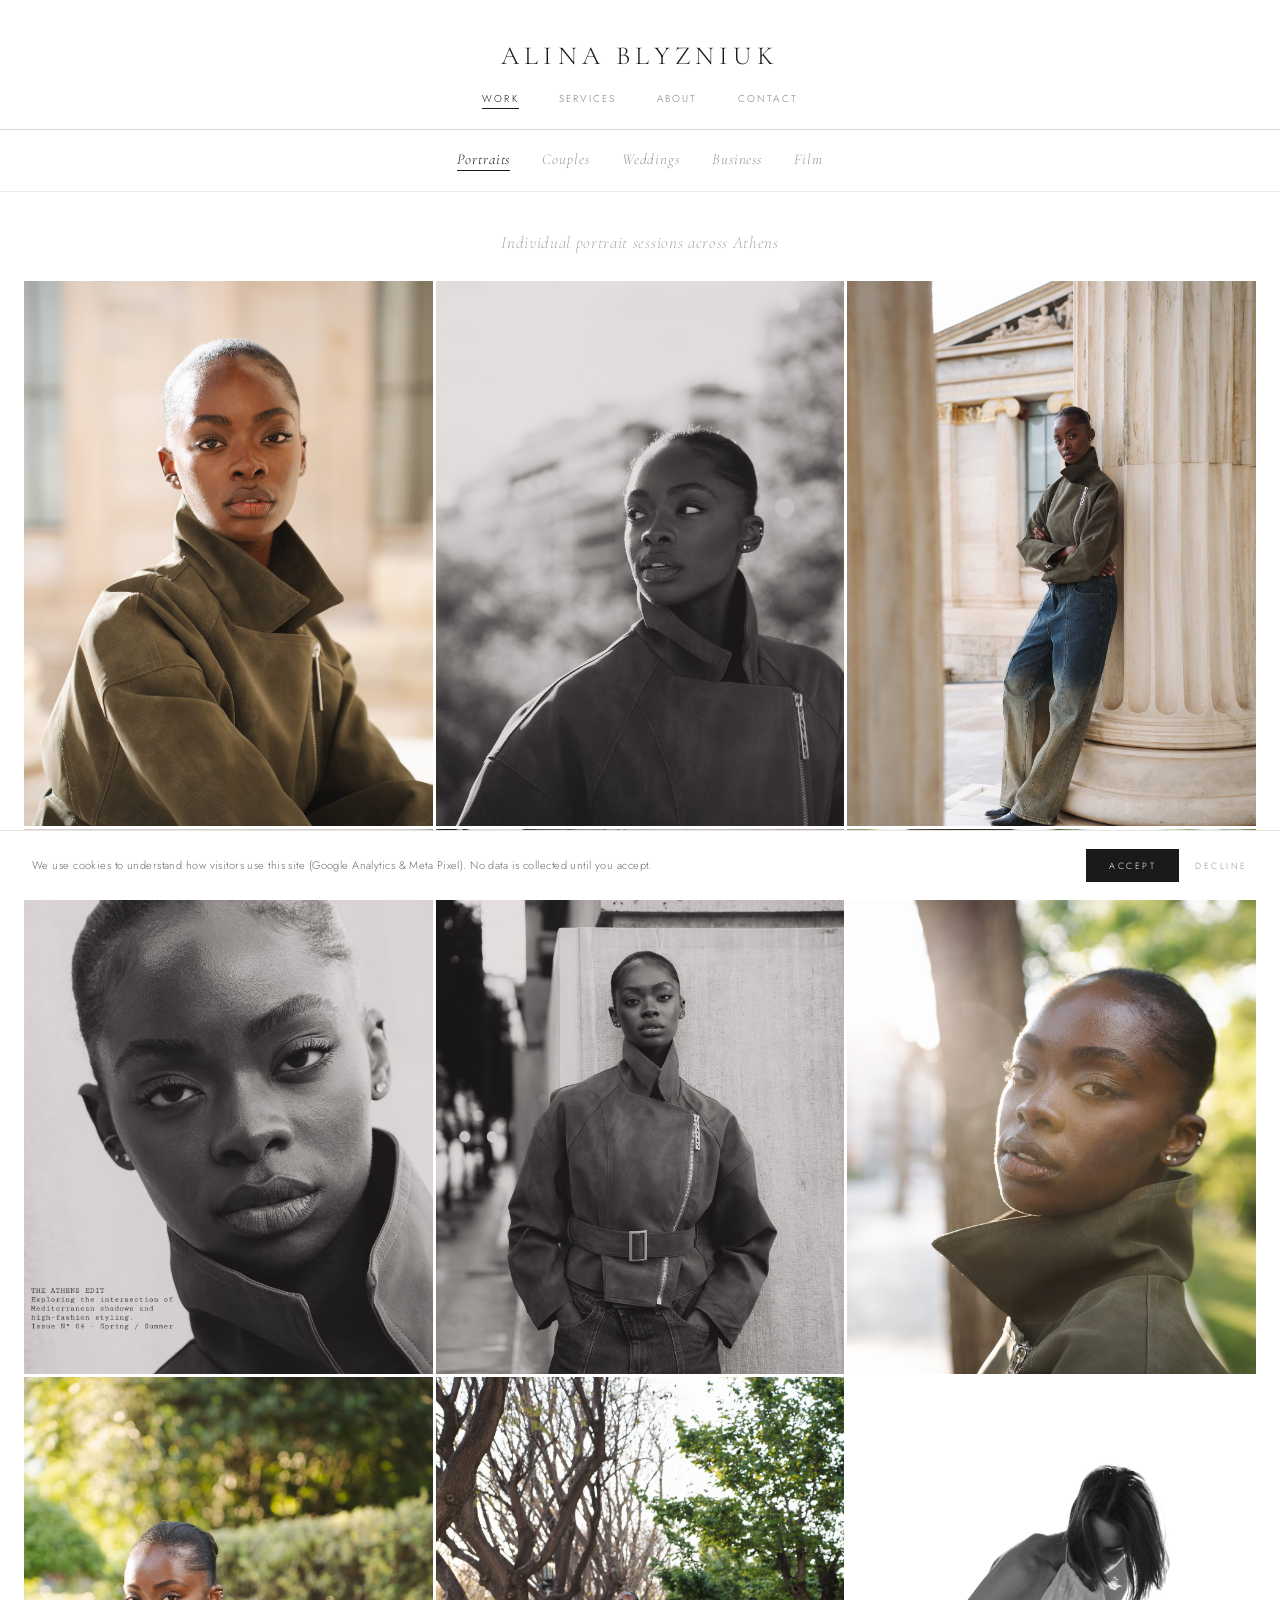
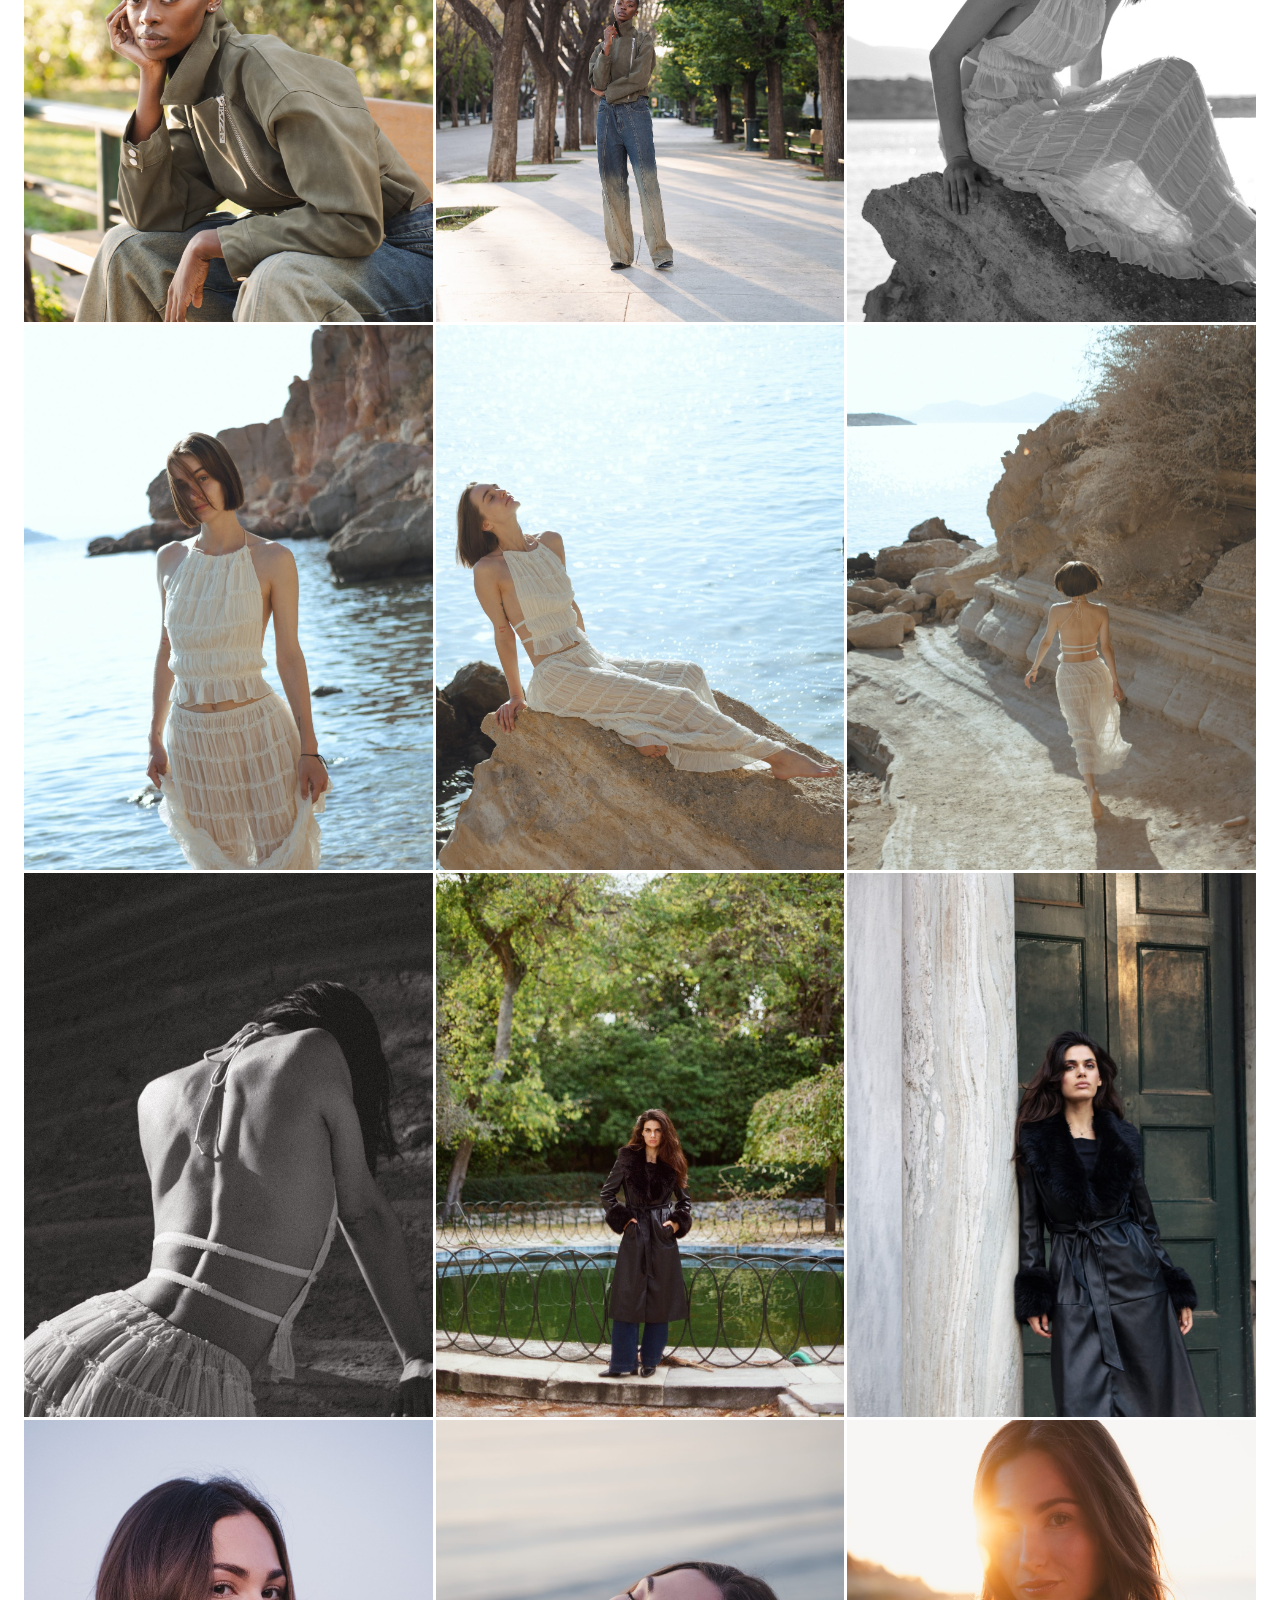
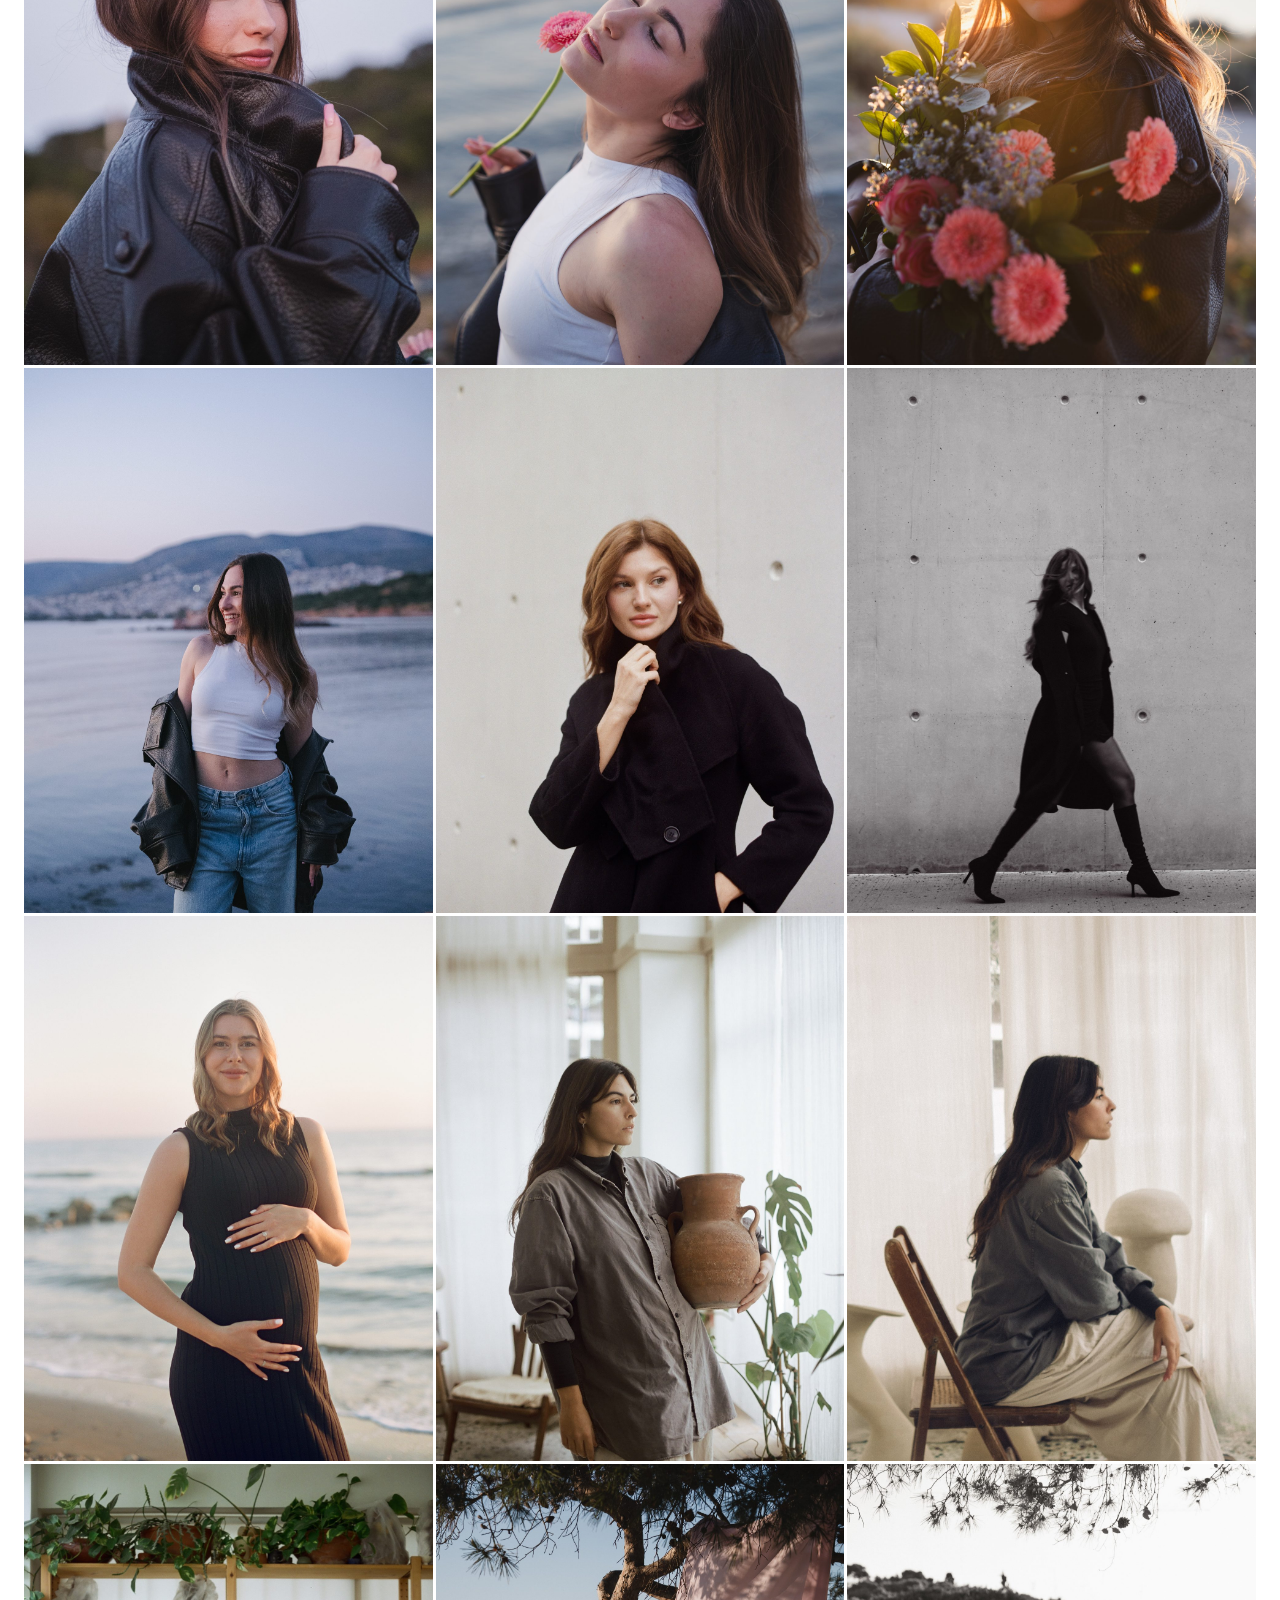
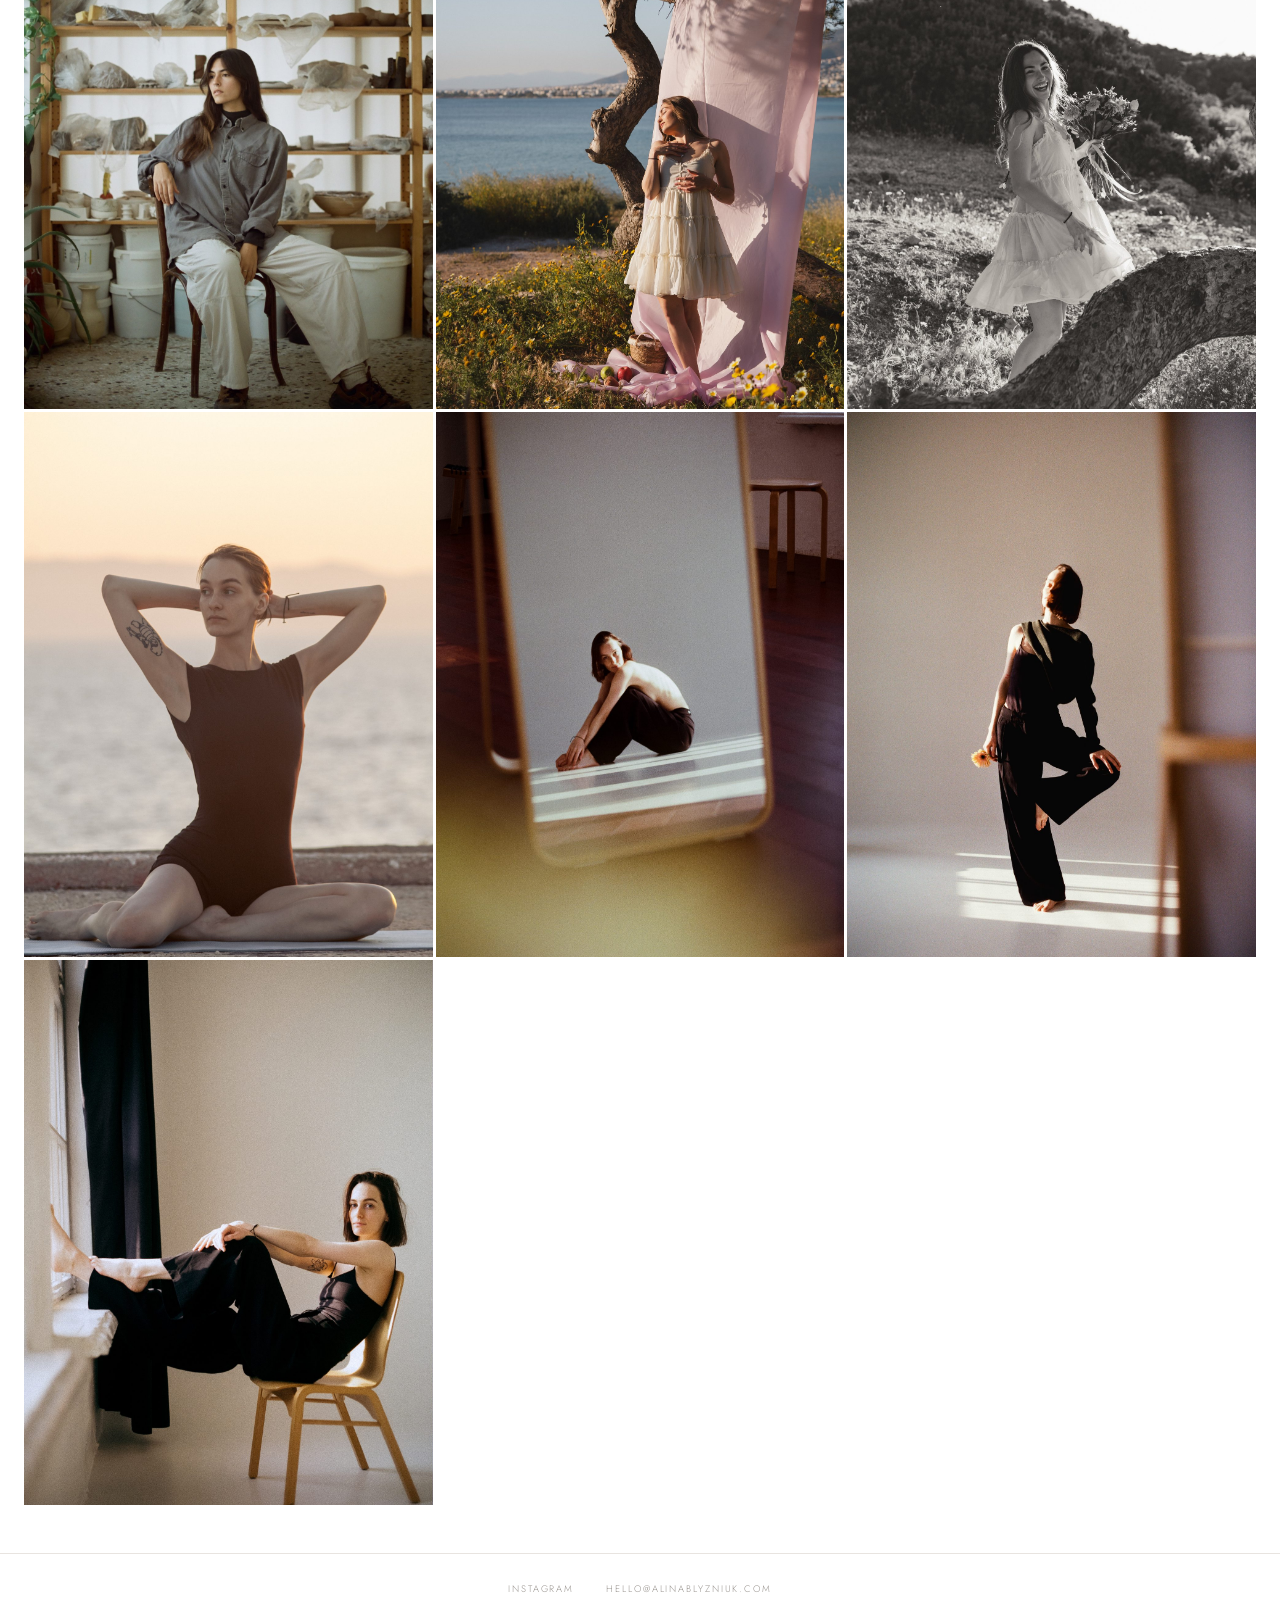
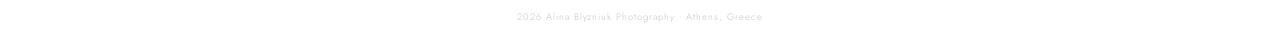
==== commit 702b18b7: "Fix consent banner: move HTML above script + add null guards The banner markup was placed AFTER the " ====
--- a/index.html
+++ b/index.html
@@ -5,6 +5,7 @@
   <meta name="viewport" content="width=device-width, initial-scale=1">
   <title>Alina Blyzniuk — Photography · Athens</title>
   <meta name="description" content="Portrait, couples and wedding photographer based on the Athens Riviera. Available for sessions across Greece and beyond.">
+  <meta name="p:domain_verify" content="6689782d582530d828ce01a2feaf1c6e">
   <link rel="preconnect" href="https://fonts.googleapis.com">
   <link rel="preconnect" href="https://fonts.gstatic.com" crossorigin>
   <link href="https://fonts.googleapis.com/css2?family=Cormorant+Garamond:ital,wght@0,300;0,400;1,300;1,400&family=Jost:wght@300;400&display=swap" rel="stylesheet">
@@ -15,8 +16,8 @@
        TRACKING CONFIG — replace placeholder IDs before launch
        ═══════════════════════════════════════════════════════ -->
   <script>
-    var AB_PIXEL_ID = "PIXEL_ID_HERE";   // ← paste your Meta Pixel ID
-    var AB_GA4_ID   = "G-XXXXXXXXXX";    // ← paste your GA4 Measurement ID
+    var AB_PIXEL_ID = "879462831165202";   // ← paste your Meta Pixel ID
+    var AB_GA4_ID   = "G-9XL777KBND";    // ← paste your GA4 Measurement ID
 
     /* Fire tracking if user already consented (previous visit) */
     (function () {
@@ -612,6 +613,18 @@
     <img id="lightbox-img" class="lightbox-img" src="" alt="Gallery image">
   </div>
   <button class="lightbox-arrow next" id="lb-next" aria-label="Next image">&#8594;</button>
+</div>
+
+<!-- ── COOKIE CONSENT BANNER ── -->
+<div id="cookie-banner" role="dialog" aria-label="Cookie preferences">
+  <p class="cookie-text">
+    We use cookies to understand how visitors use this site (Google Analytics &amp; Meta Pixel).
+    No data is collected until you accept.
+  </p>
+  <div class="cookie-actions">
+    <button id="cookie-accept" class="cookie-btn-accept">Accept</button>
+    <button id="cookie-decline" class="cookie-btn-decline">Decline</button>
+  </div>
 </div>
 
 <script>
@@ -982,25 +995,28 @@
   });
   // ── COOKIE CONSENT ──────────────────────────────────────────────────────────
   (function () {
-    var banner = document.getElementById('cookie-banner');
+    var banner  = document.getElementById('cookie-banner');
+    var accept  = document.getElementById('cookie-accept');
+    var decline = document.getElementById('cookie-decline');
+    if (!banner || !accept || !decline) return;  // safety: never crash the page
+
     var stored = localStorage.getItem('ab_consent');
 
-    if (stored === 'y') {
-      /* already accepted — scripts loaded in <head> */
-    } else if (stored === null) {
+    if (stored === null) {
       /* first visit — show banner after short delay */
       setTimeout(function () { banner.classList.add('visible'); }, 900);
     }
-    /* stored === 'n' → declined, banner stays hidden, no scripts load */
-
-    document.getElementById('cookie-accept').addEventListener('click', function () {
+    /* stored === 'y' → already accepted (scripts loaded in head)        */
+    /* stored === 'n' → declined, banner stays hidden, no scripts load   */
+
+    accept.addEventListener('click', function () {
       localStorage.setItem('ab_consent', 'y');
       banner.classList.remove('visible');
       _abLoadPixel();
       _abLoadGA4();
     });
 
-    document.getElementById('cookie-decline').addEventListener('click', function () {
+    decline.addEventListener('click', function () {
       localStorage.setItem('ab_consent', 'n');
       banner.classList.remove('visible');
     });
@@ -1041,17 +1057,6 @@
 </script>
 
 
-<!-- ── COOKIE CONSENT BANNER ── -->
-<div id="cookie-banner" role="dialog" aria-label="Cookie preferences">
-  <p class="cookie-text">
-    We use cookies to understand how visitors use this site (Google Analytics &amp; Meta Pixel).
-    No data is collected until you accept.
-  </p>
-  <div class="cookie-actions">
-    <button id="cookie-accept" class="cookie-btn-accept">Accept</button>
-    <button id="cookie-decline" class="cookie-btn-decline">Decline</button>
-  </div>
-</div>
 
 </body>
 </html>
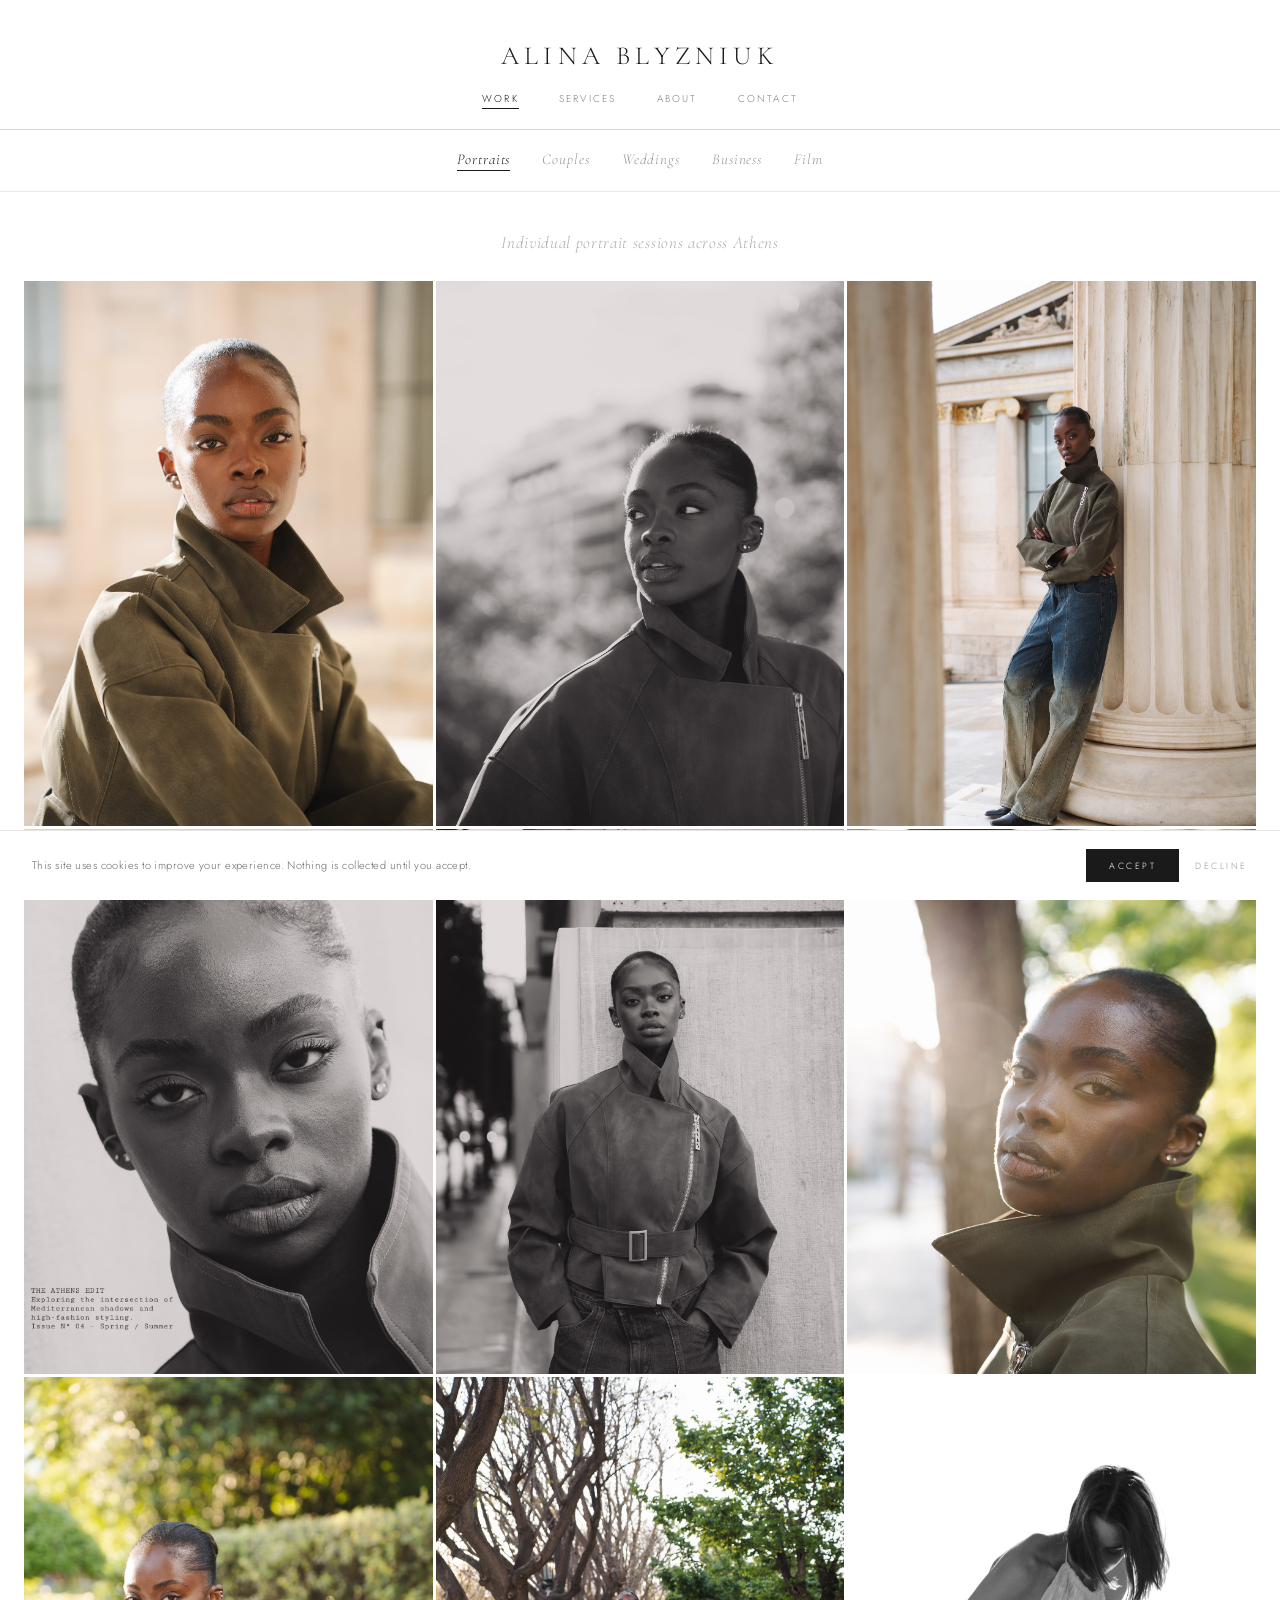
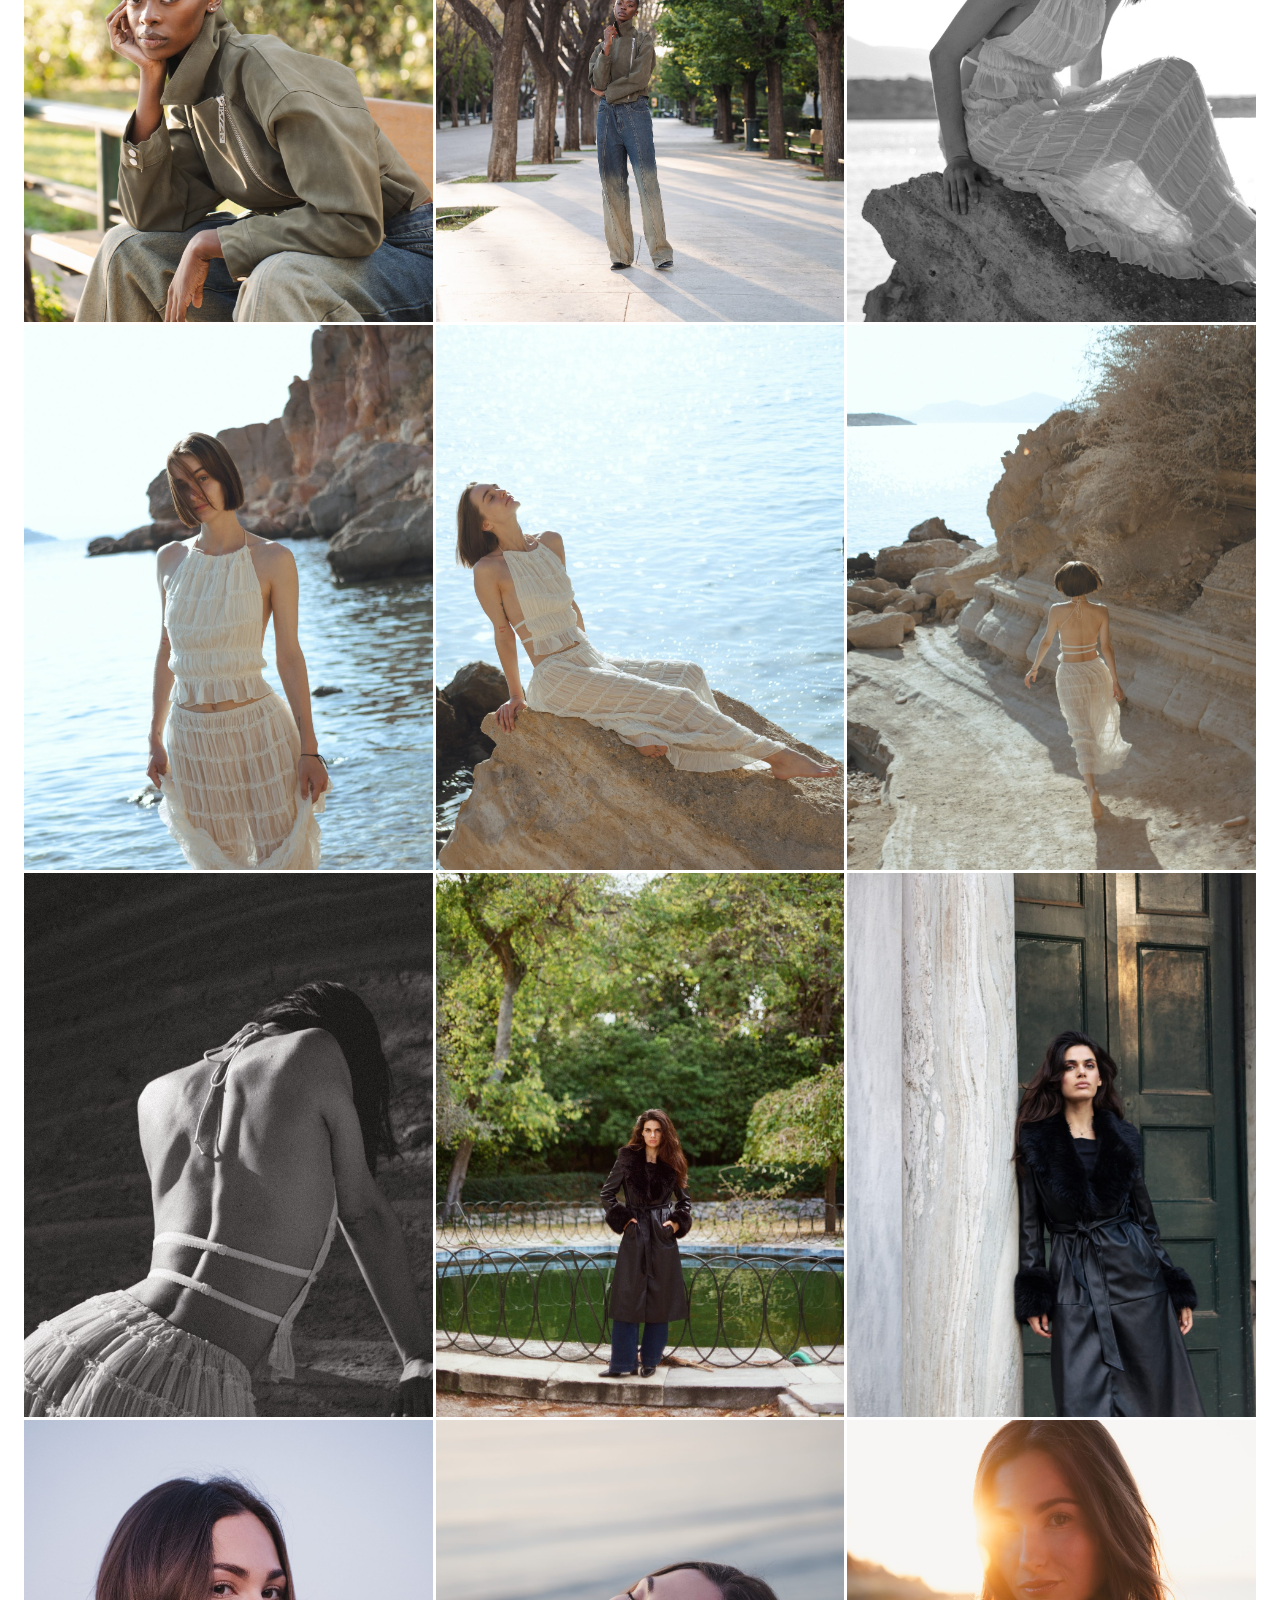
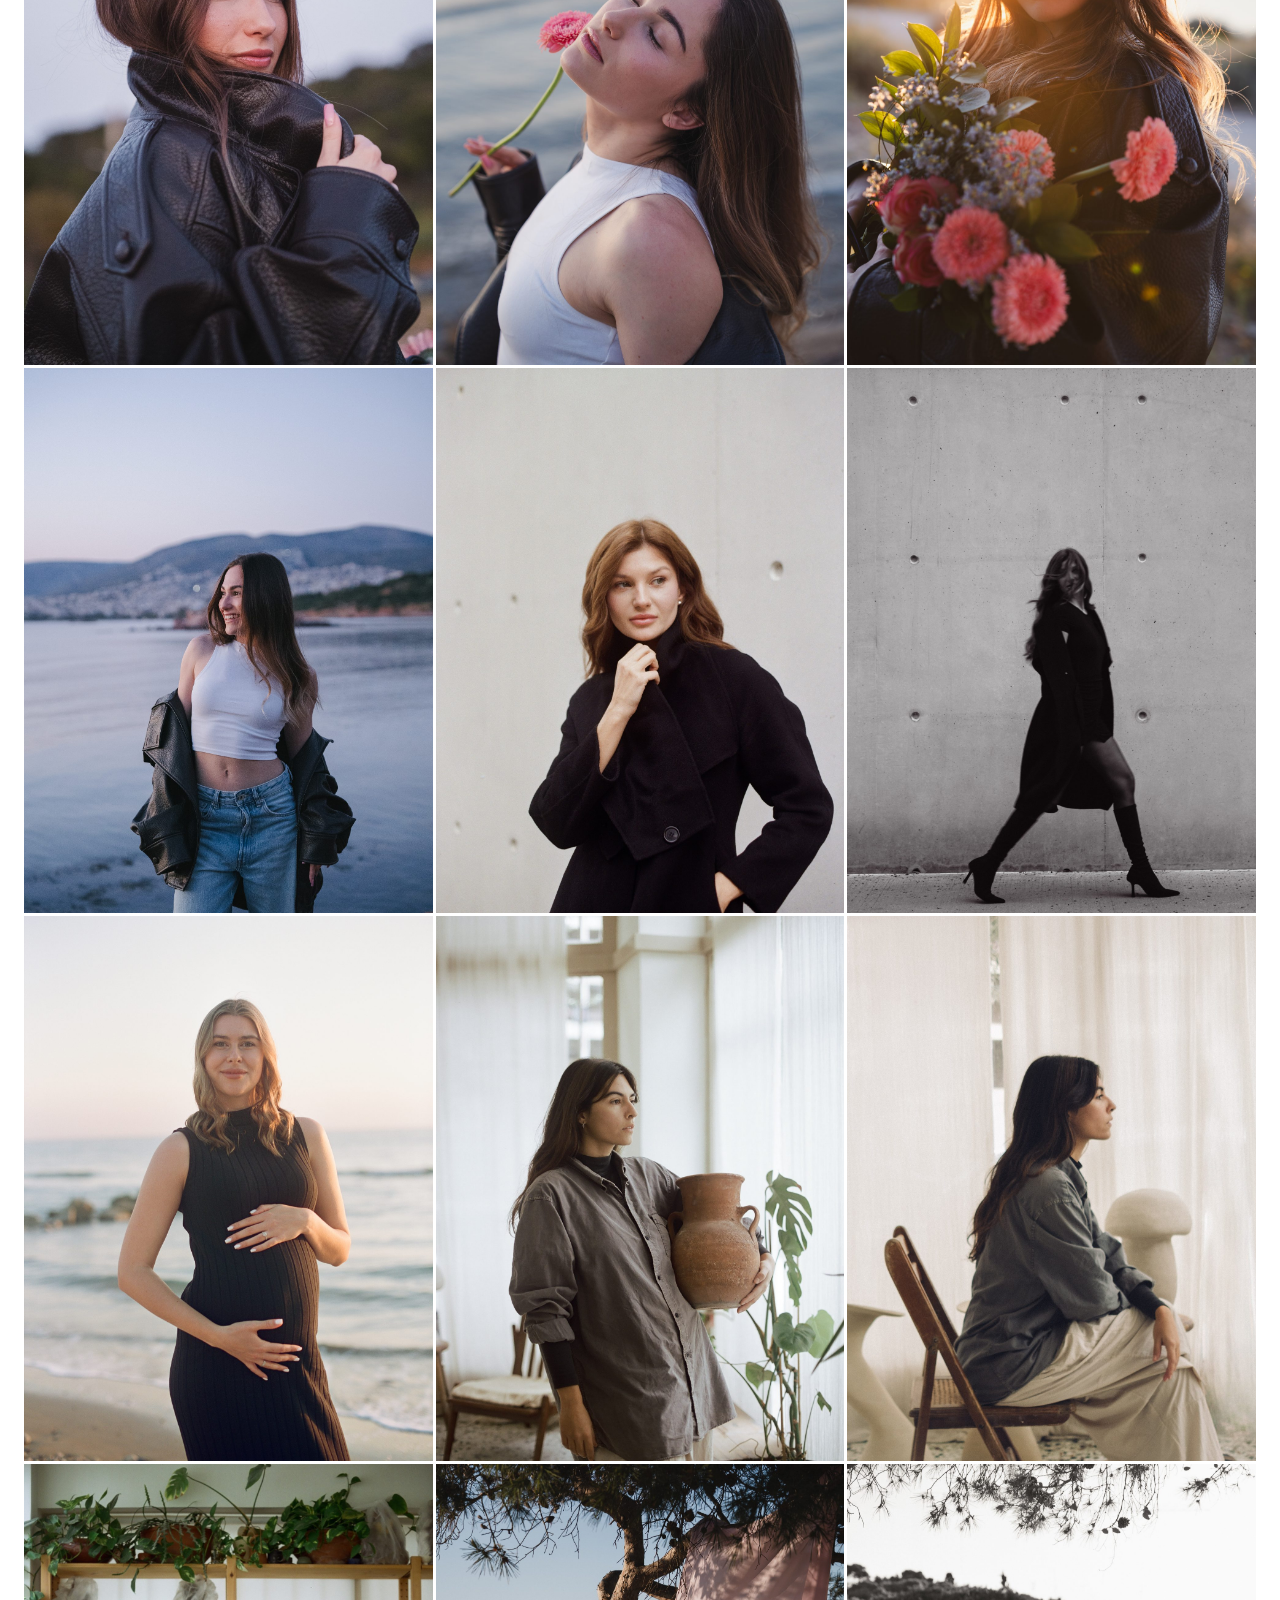
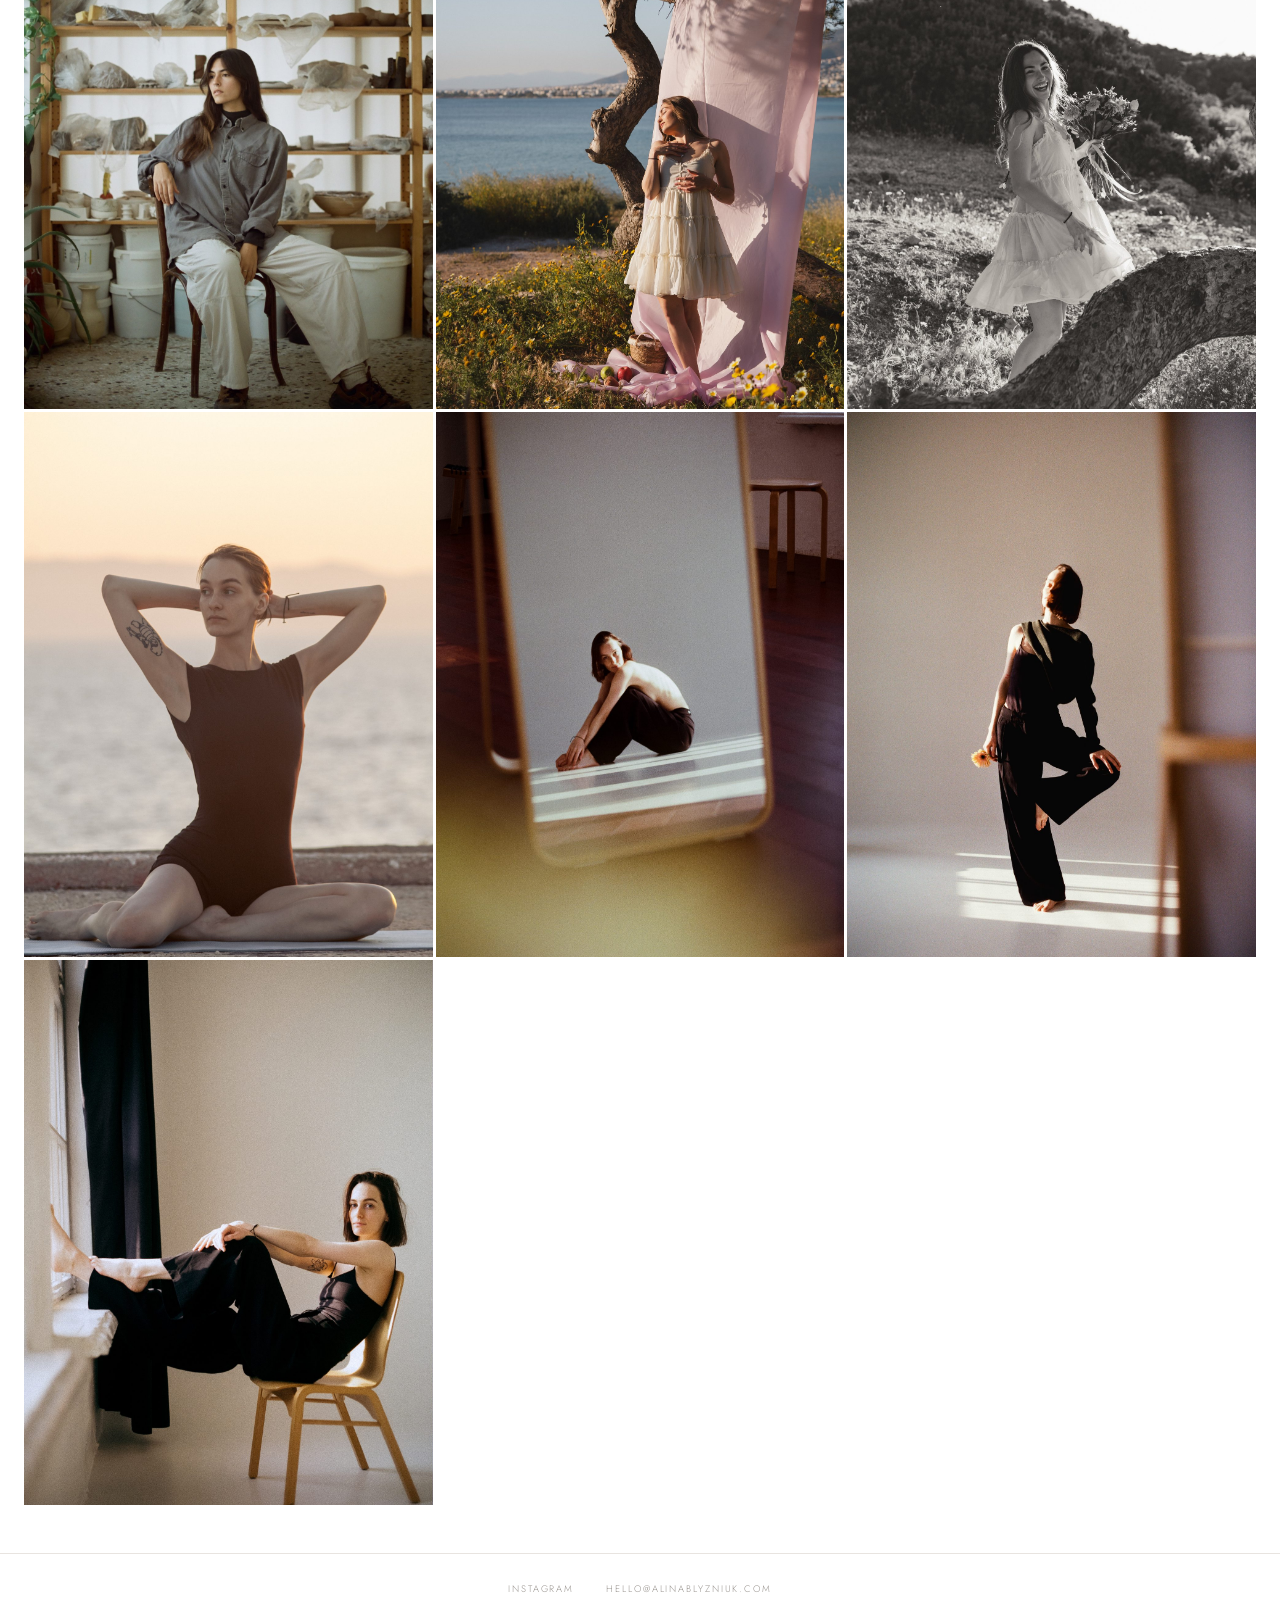
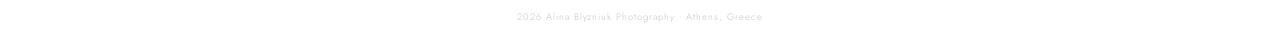
==== commit 019c13ea: "Soften cookie banner wording to classic, less technical phrasing Co-Authored-By: Claude Opus 4.8 <no" ====
--- a/index.html
+++ b/index.html
@@ -618,8 +618,7 @@
 <!-- ── COOKIE CONSENT BANNER ── -->
 <div id="cookie-banner" role="dialog" aria-label="Cookie preferences">
   <p class="cookie-text">
-    We use cookies to understand how visitors use this site (Google Analytics &amp; Meta Pixel).
-    No data is collected until you accept.
+    This site uses cookies to improve your experience. Nothing is collected until you accept.
   </p>
   <div class="cookie-actions">
     <button id="cookie-accept" class="cookie-btn-accept">Accept</button>
